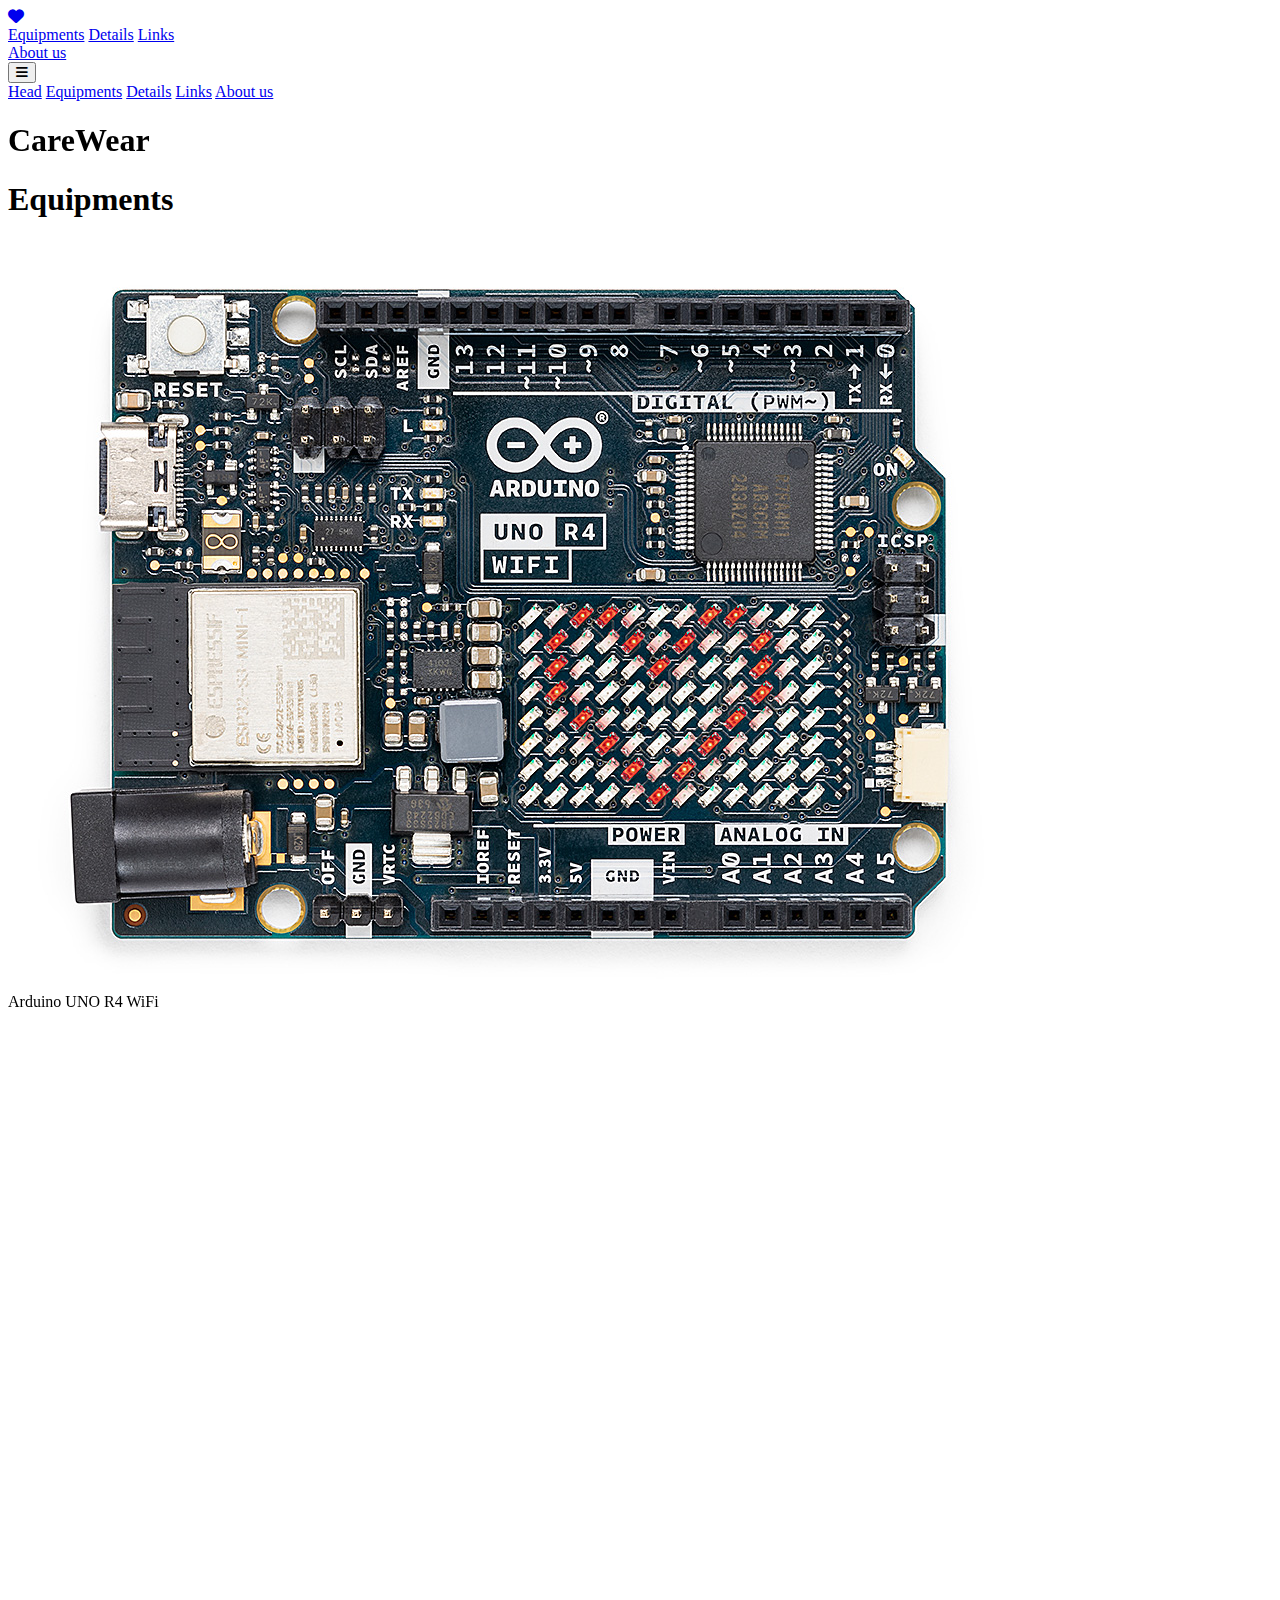
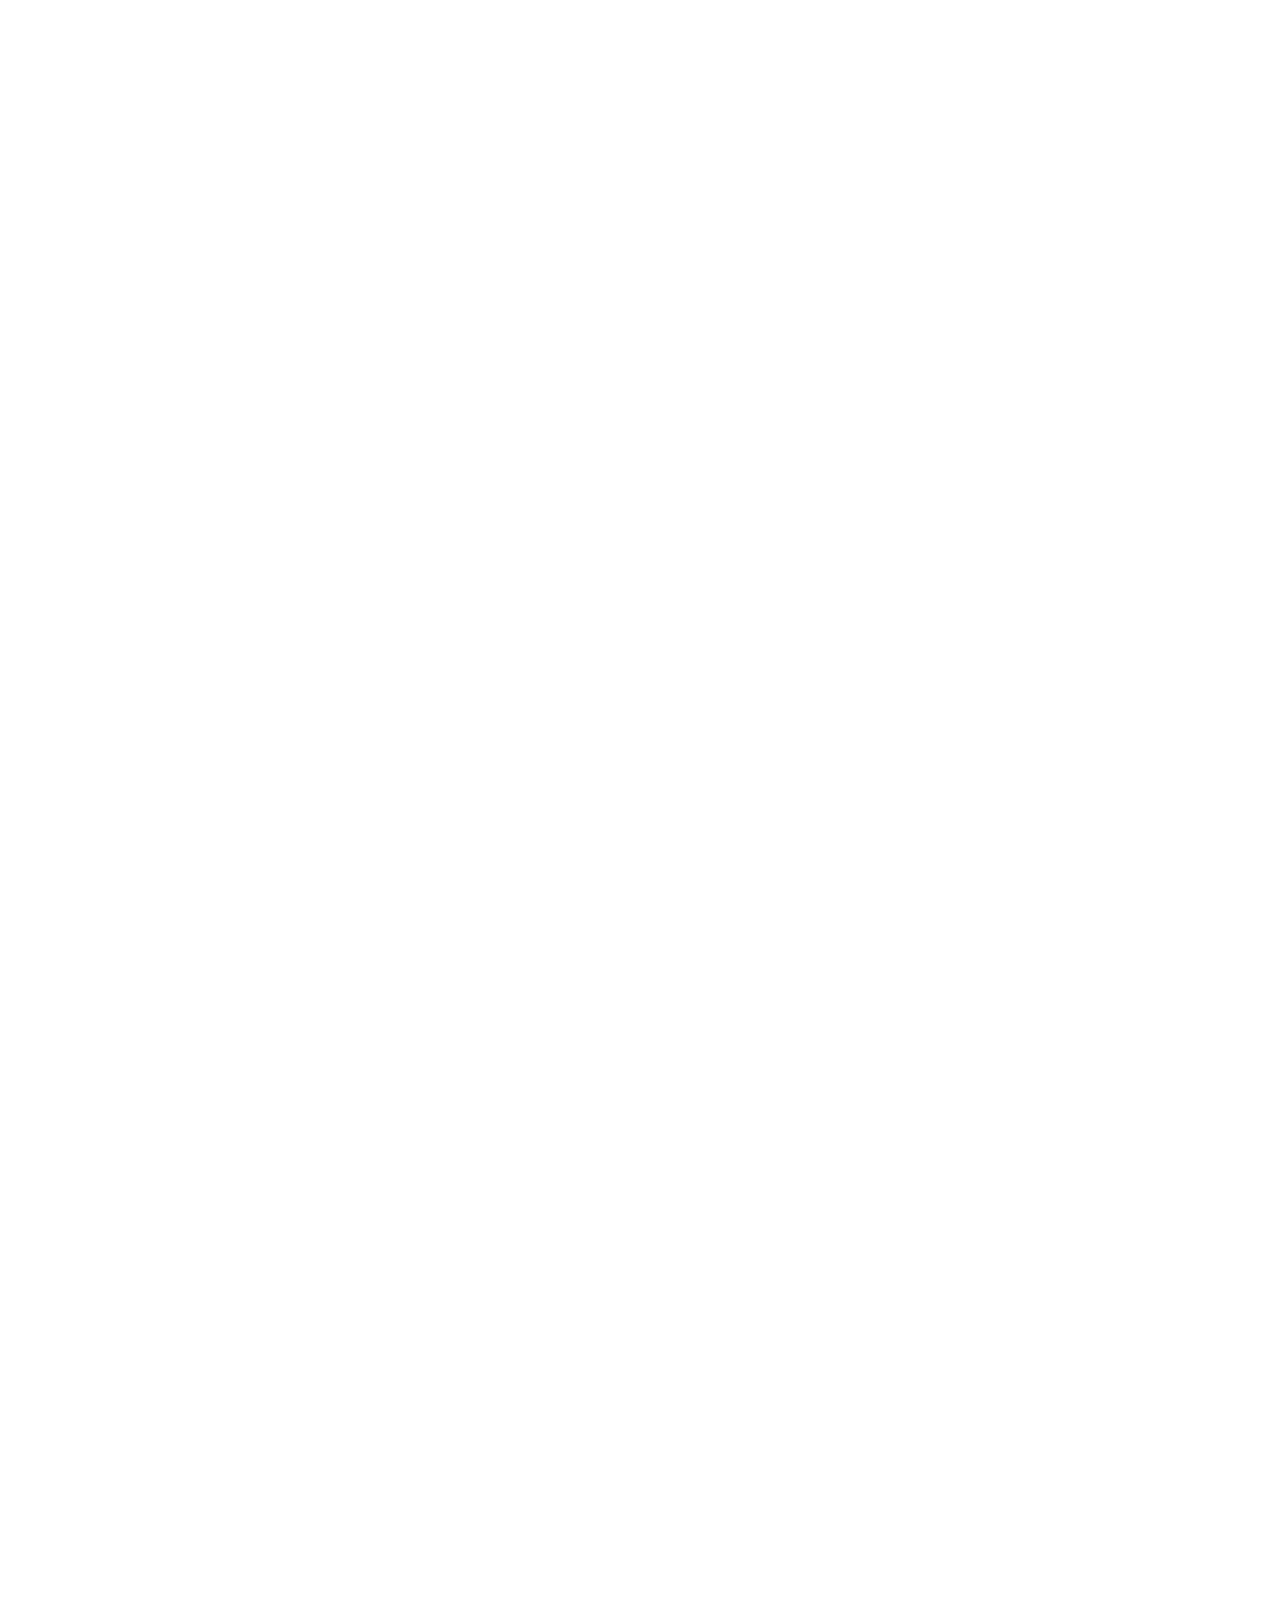
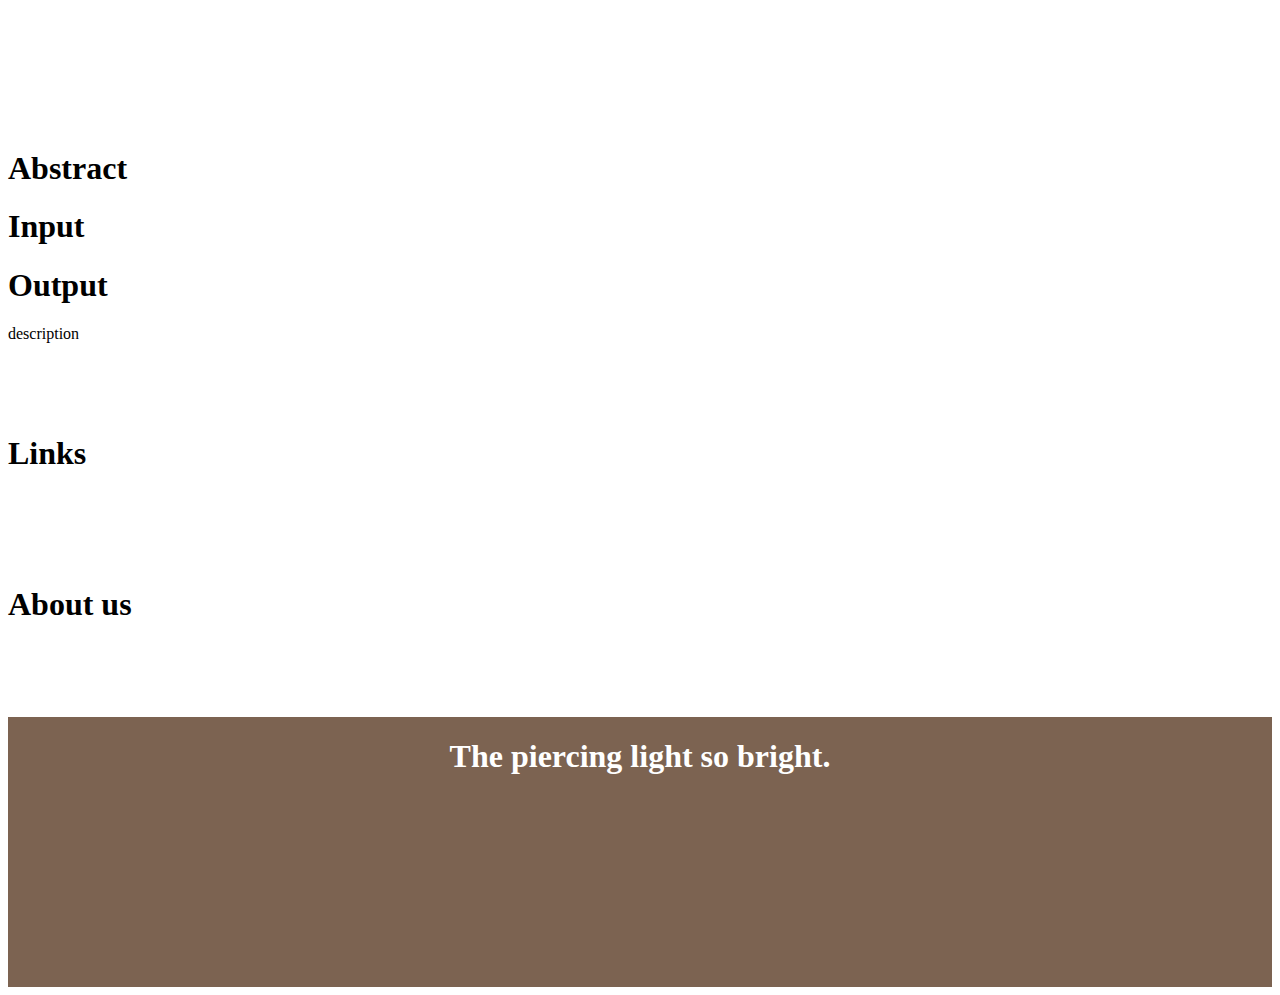
==== index.html @ 53166f6b "Rename project-info.html to index.html" ====
<!DOCTYPE html>
<html lang="en">
<head>
    <meta charset="UTF-8">
    <meta name="viewport" content="width=device-width, initial-scale=1.0">
    <link rel="stylesheet" href="https://cdnjs.cloudflare.com/ajax/libs/font-awesome/6.6.0/css/all.min.css">
    <link rel="stylesheet" href="project-style.css">
    <link href="https://unpkg.com/aos@2.3.1/dist/aos.css" rel="stylesheet">
    <link href="https://db.onlinewebfonts.com/c/b9b4e2e298a645a5868a6fa0c08bede3?family=Oduda+Bold" rel="stylesheet">
    <title>Project-CareWear</title>
</head>
<body>
    <main>
        <section class="nav-panel">
            <div class="bg-nav">
                <div class="heart">
                    <a href="#head" class="li-head"><i class="fa-solid fa-heart"></i></a>
                </div>
                <div class="middle">
                    <a href="#equipment" class="li-Equipment">Equipments</a>
                    <a href="#abstract" class="li-Abstract">Details</a>
                    <a href="#link" class="li-link">Links</a>
                </div>
                <a href="#about" class="li-About-us">About us</a>
                <div class="more">
                    <button class="nav-button" onclick="godtronNI()"><i class="fa-solid fa-bars"></i></button>
                    <div class="new-bg-nav">
                        <a href="#head" class="li-head">Head</a>
                        <a href="#equipment" class="li-Equipment">Equipments</a>
                        <a href="#abstract" class="li-Abstract">Details</a>
                        <a href="#link" class="li-link">Links</a>
                        <a href="#about" class="new-About-us">About us</a>
                    </div>
                </div>
            </div>
            <!-- <div class="new-nav">
                <button class="nav-button" onclick="godtronNI()"><i class="fa-solid fa-bars"></i></button>
                    <div class="new-bg-nav">
                        <a href="#head" class="li-head">Head</a>
                        <a href="#equipment" class="li-Equipment">Equipments</a>
                        <a href="#abstract" class="li-Abstract">Details</a>
                        <a href="#link" class="li-link">Links</a>
                        <a href="#about" class="li-About-us">About us</a>
                    </div>
                
            </div> -->
        </section>
        <section class="head" id="head">
            <div class="head-name" data-aos="fade-right"  data-aos-duration="2000">
                <h1>
                    CareWear
                </h1>
            </div>
            <div class="head-right">
                <div class="head-img" data-aos="fade-left"
                data-aos-anchor="#example-anchor"
                data-aos-offset="500"
                data-aos-duration="1000"></div>
            </div>
        </section>
        <section class="equipment" id="equipment" >
            <h1>Equipments</h1>
            <div class="item-list"  >
                <div class="big" data-aos="fade-up" data-aos-duration="1000">
                    <div class="top-e">
                        <img src="../img/arduino.jpg" alt="arduino">
                    </div>
                    <div class="bottom-e">Arduino UNO R4 WiFi</div>
                </div>
                <div class="big" data-aos="fade-up" data-aos-duration="1500">
                    <div class="top-e">
                        <img src="../img/Heart-Pulse.jpg" alt="arduino">
                    </div>
                    <div class="bottom-e">Pulsesensor XD-58C</div>
                </div>
                <div class="big" data-aos="fade-up" data-aos-duration="2000">
                    <div class="top-e">
                        <img src="../img/gy.jpg" alt="arduino">
                    </div>
                    <div class="bottom-e">MPU6050</div>
                </div>
                <div class="big" data-aos="fade-up" data-aos-duration="2500">
                    <div class="top-e">
                        <img src="../img/snp.png" alt="arduino">
                    </div>
                    <div class="bottom-e">SNP-00010</div>
                </div>
            </div>
        </section>
        <section class="abstract" id="abstract">
            <h1>Abstract</h1>
        </section>
        <section class="Input" id="input">
            <h1>Input</h1>
            <div class="box">
            </div>
        </section>
        <section class="Output" id="output">
            <h1>Output</h1>
            <p>description</p>
            <div class="output-list">
                <div class="big" data-aos="fade-up" data-aos-duration="1000">item1</div>
                <div class="big" data-aos="fade-up" data-aos-duration="2000">item2</div>
                <div class="big" data-aos="fade-up" data-aos-duration="3000">item3</div>
            </div>
        </section>
        <section class="link" id="link">
            <h1>Links</h1>
            <div class="link-list">
                <div class="big" data-aos="fade-up" data-aos-duration="1000">video presentation</div>
                <div class="big" data-aos="fade-up" data-aos-duration="1000">project website</div>
                <div class="big" data-aos="fade-up" data-aos-duration="2000">source code</div>
                <div class="big" data-aos="fade-up" data-aos-duration="2000">project poster</div>
            </div>
        </section>
        <section class="About-us" id="about">
            <h1>About us</h1>
            <div class="us-list">
                <div class="big" data-aos="fade-up" data-aos-duration="1000">best</div>
                <div class="big" data-aos="fade-up" data-aos-duration="1000">krit</div>
                <div class="big" data-aos="fade-up" data-aos-duration="1000">tae</div>
                <div class="big" data-aos="fade-up" data-aos-duration="1000">kim</div>
            </div>
        </section>
    </main>
    <footer style="background-color: #7C6351; height: 30vh; display: flex; width: 100%; flex-direction: column;">
        <h1 style="color: white; text-align: center; justify-content: center; align-items: center; width: 100%; height: 100%;">The piercing light so bright.</h1>
    </footer>
</body>
<script src="https://unpkg.com/aos@2.3.1/dist/aos.js"></script>
<script>
    AOS.init();
function godtronNI() {
            const navPanel = document.querySelector('.new-bg-nav');
            navPanel.classList.toggle('open');
        }
</script>
</html>
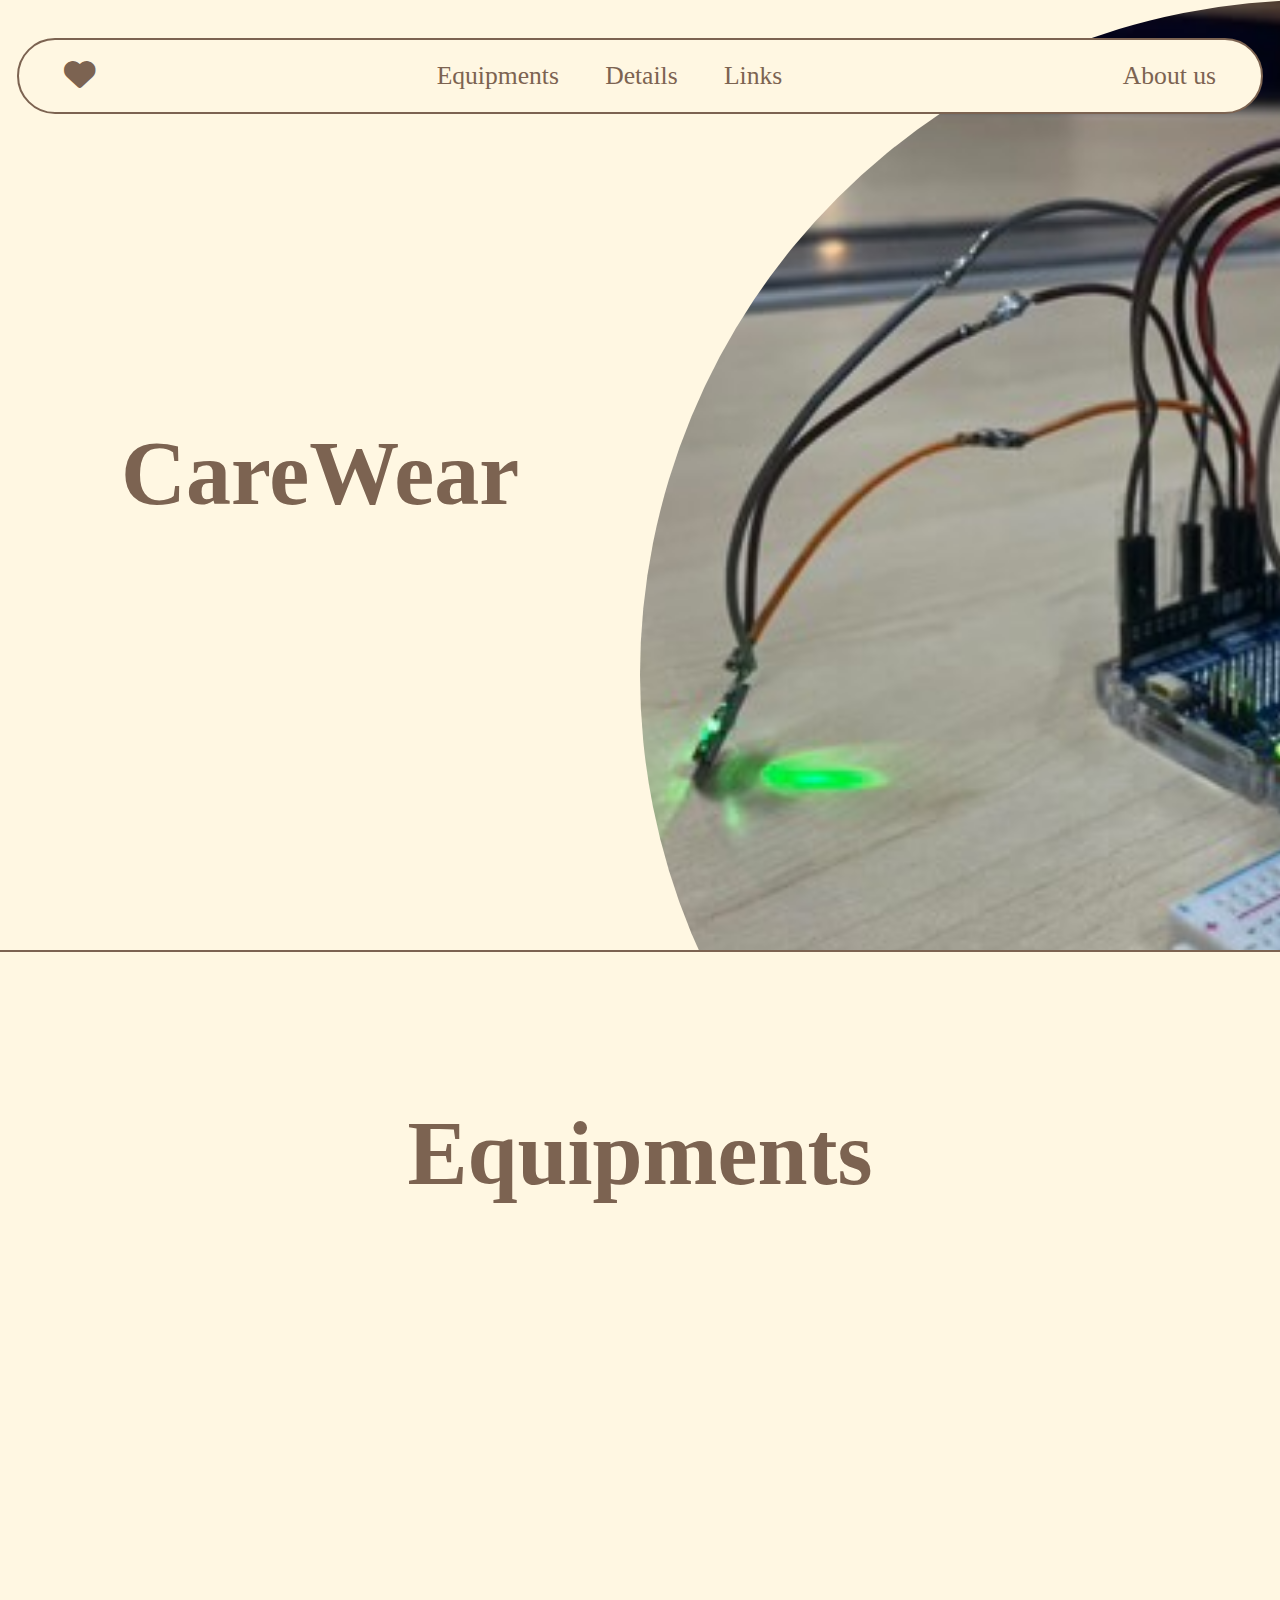
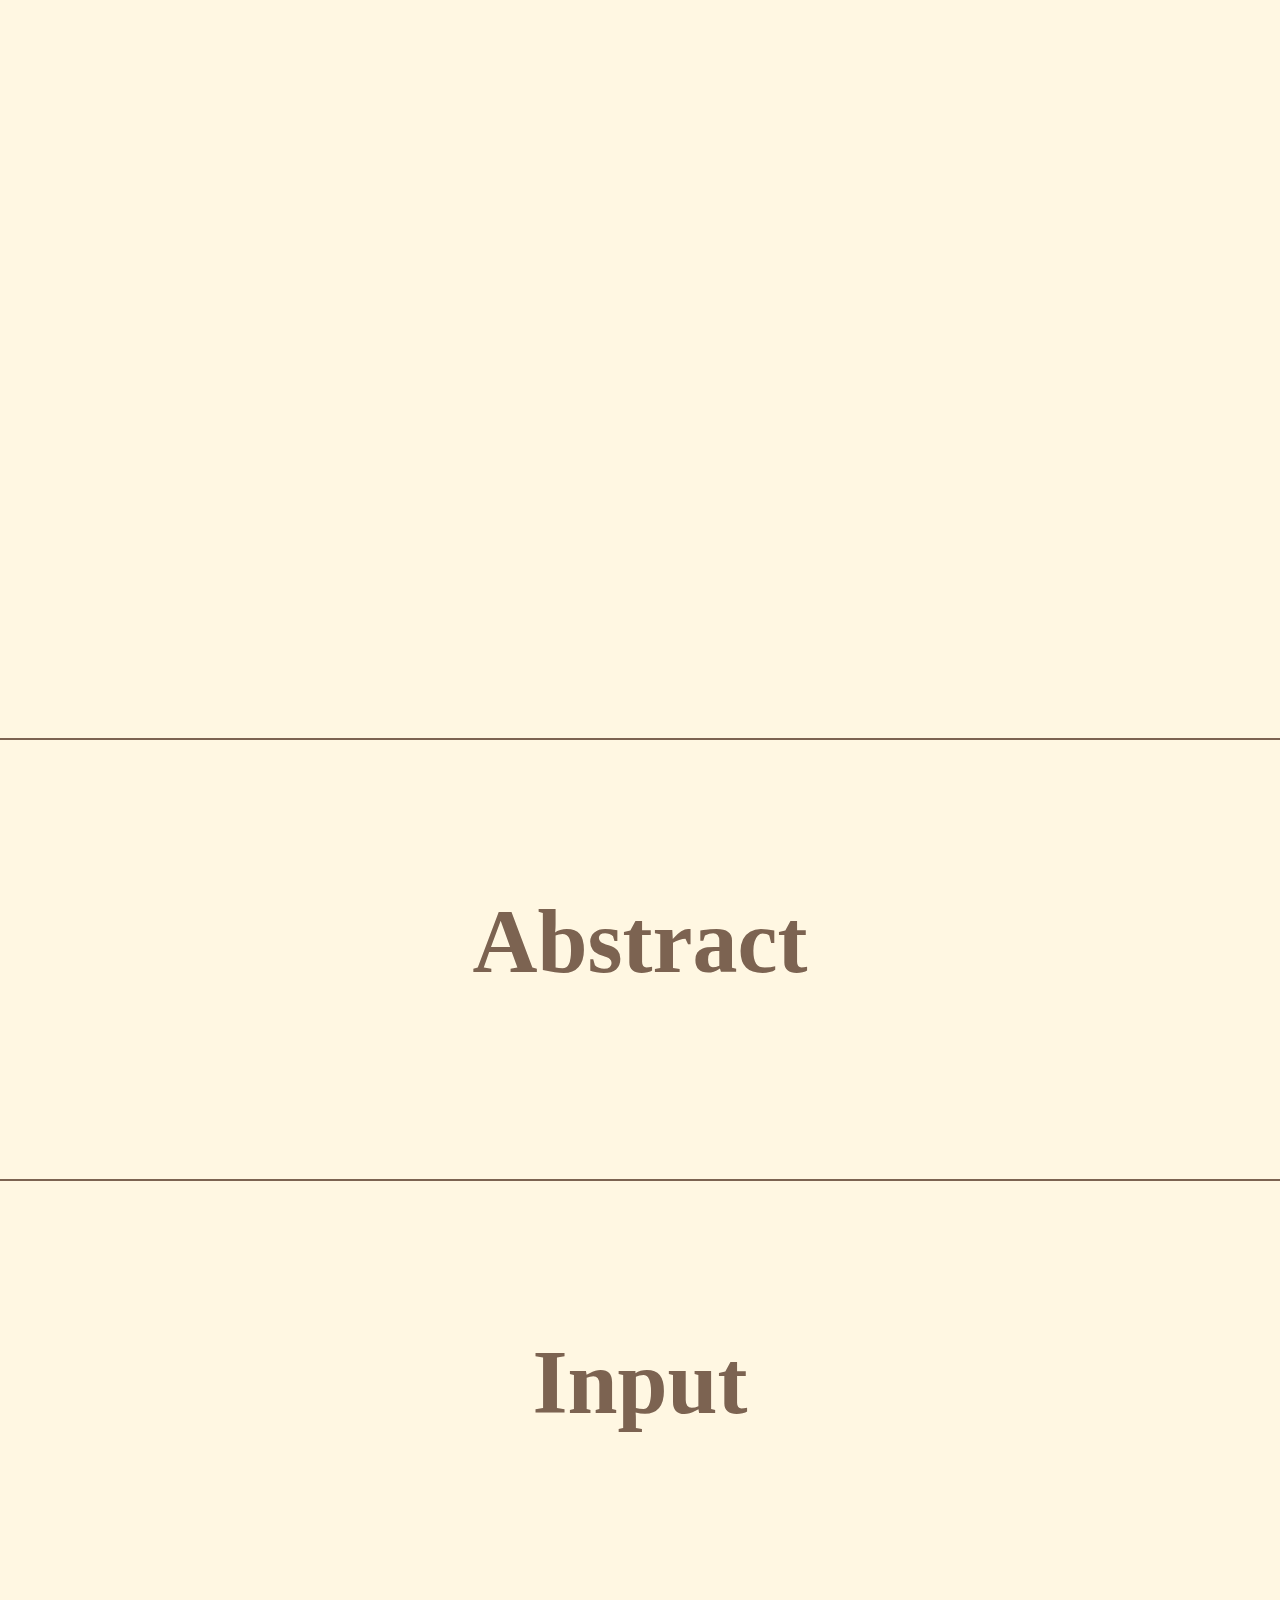
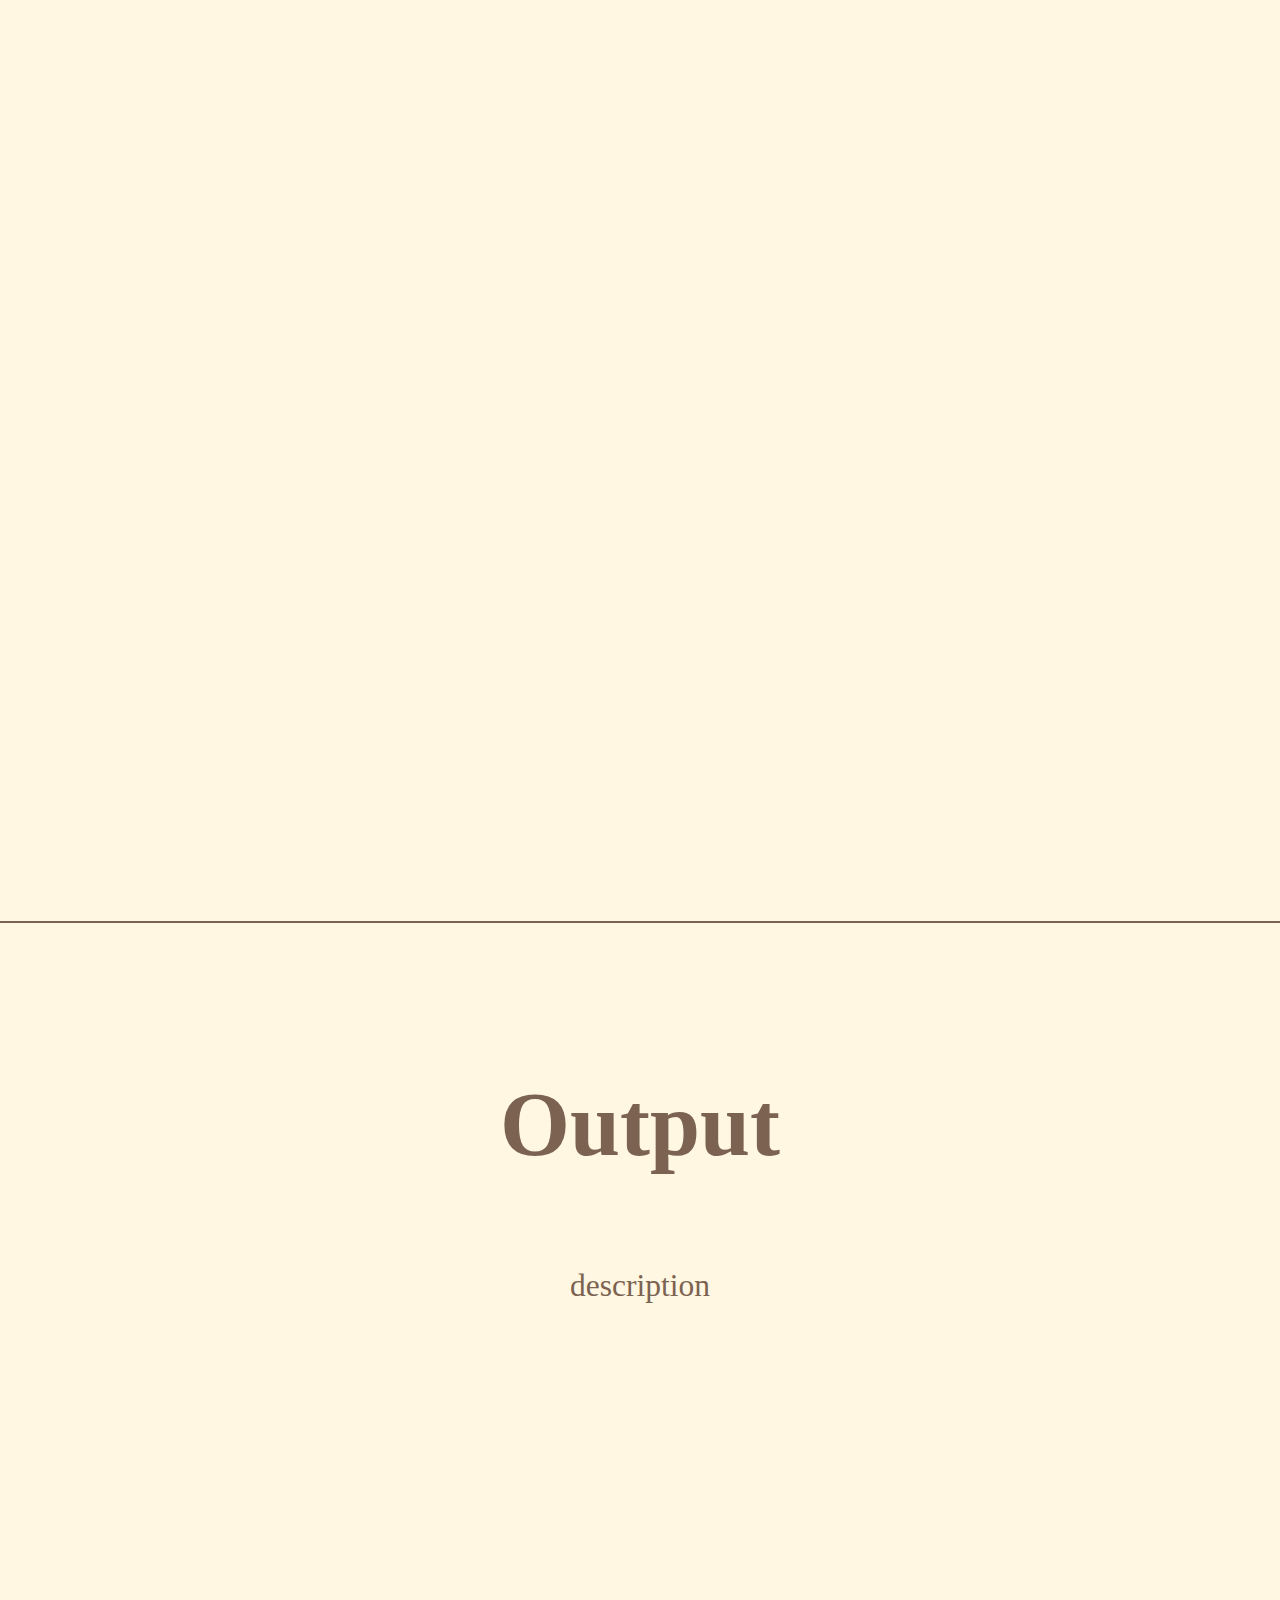
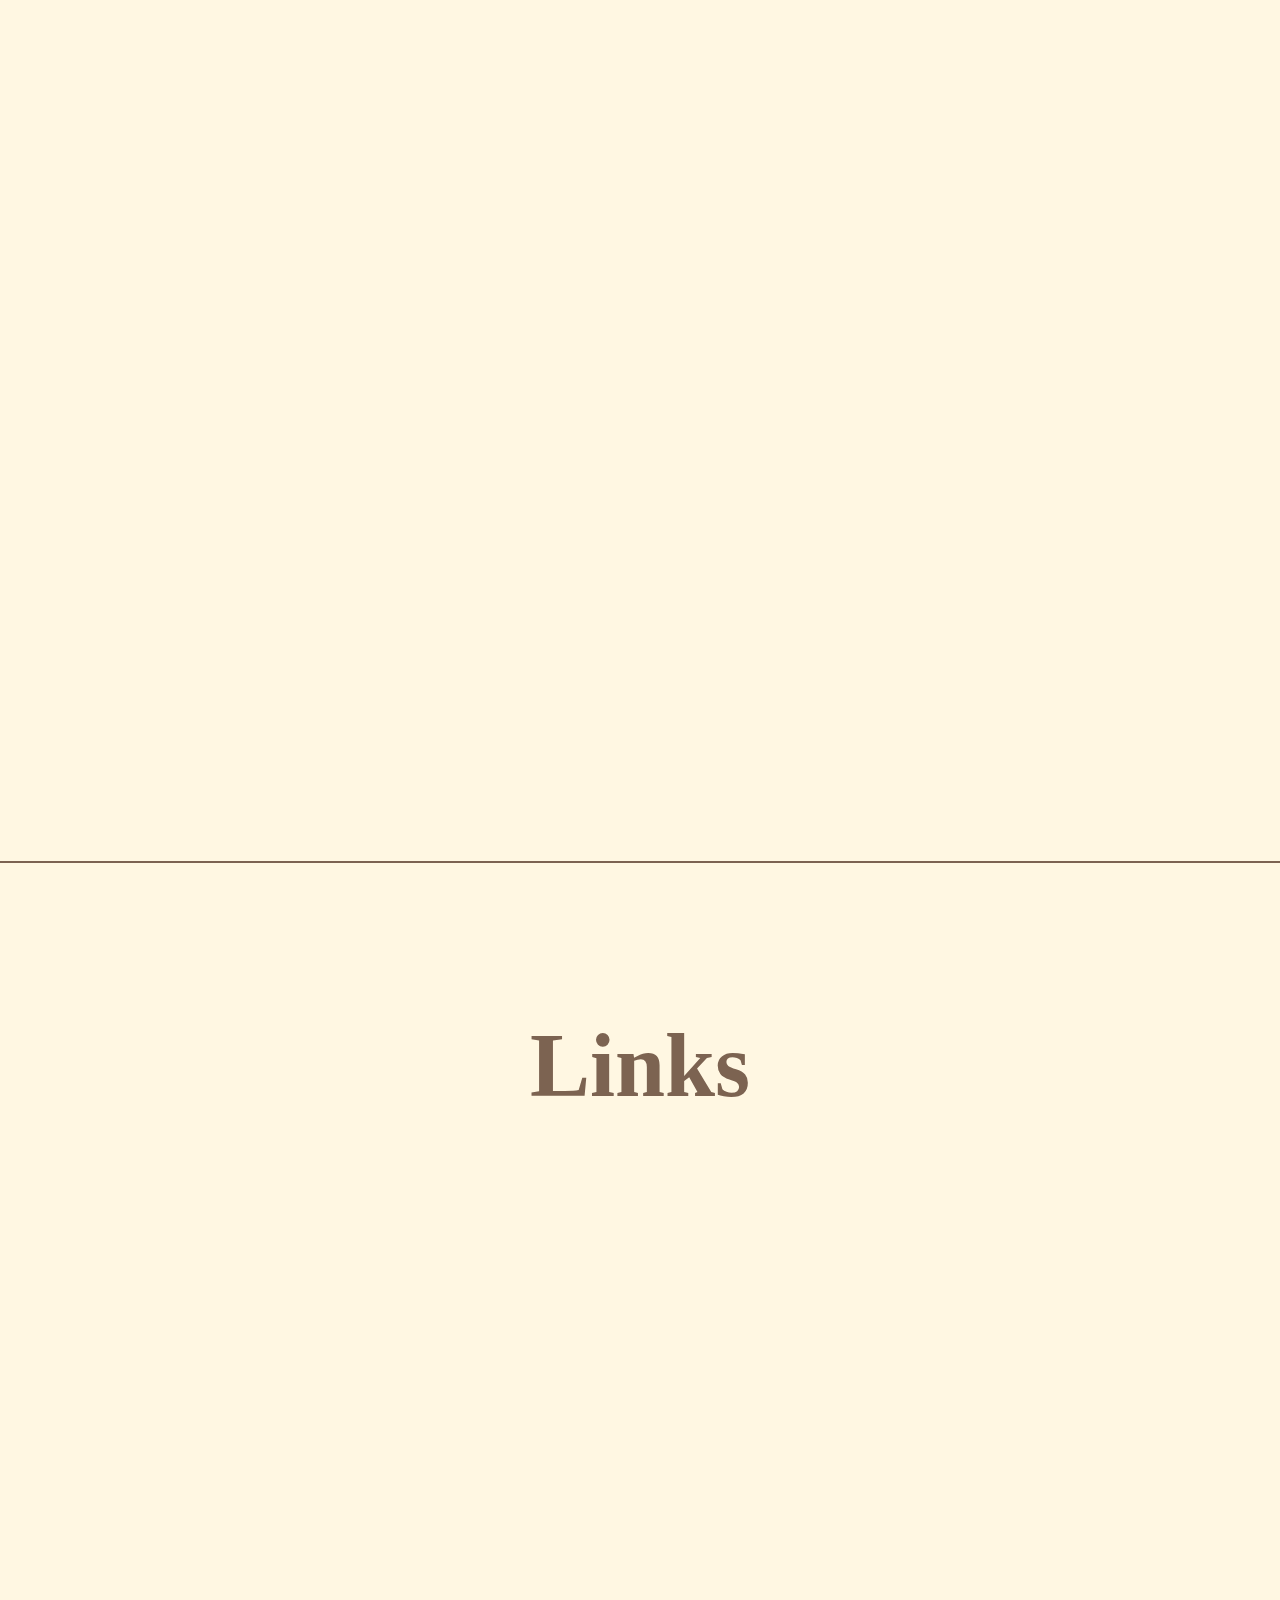
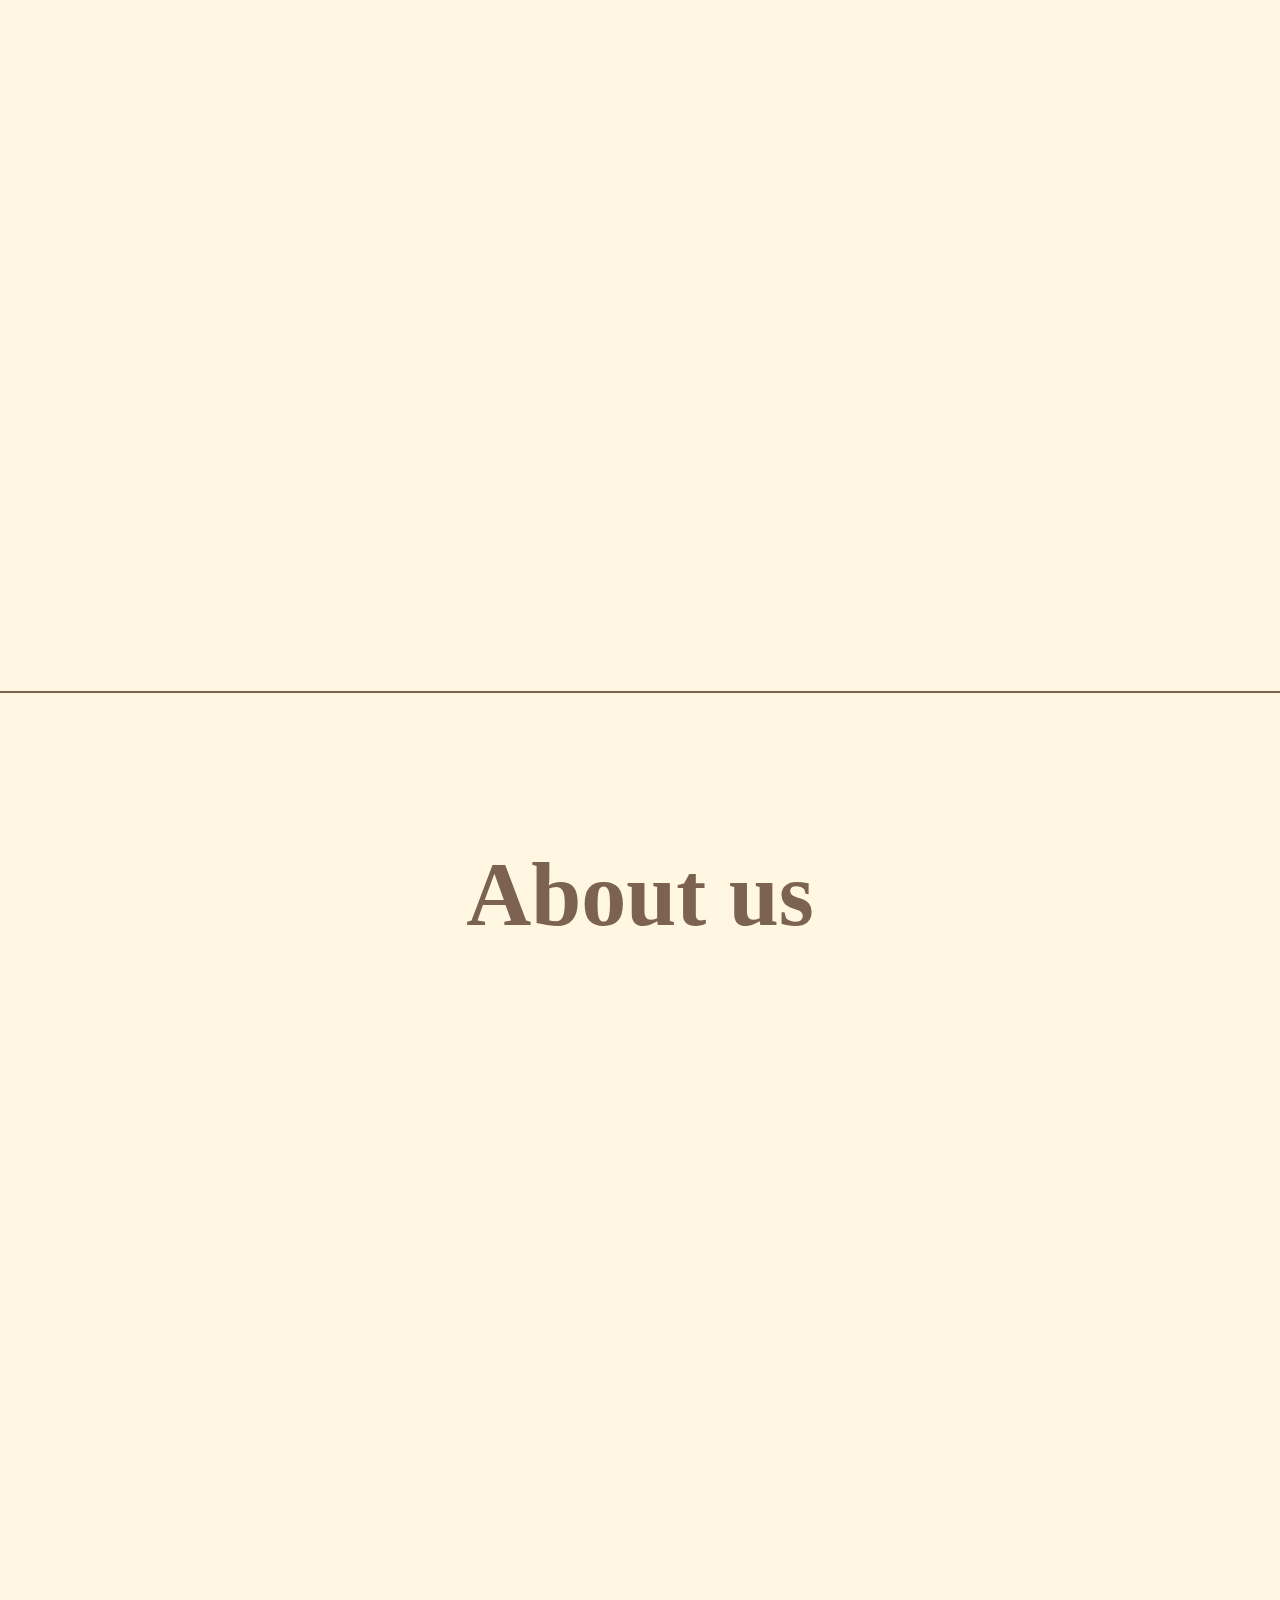
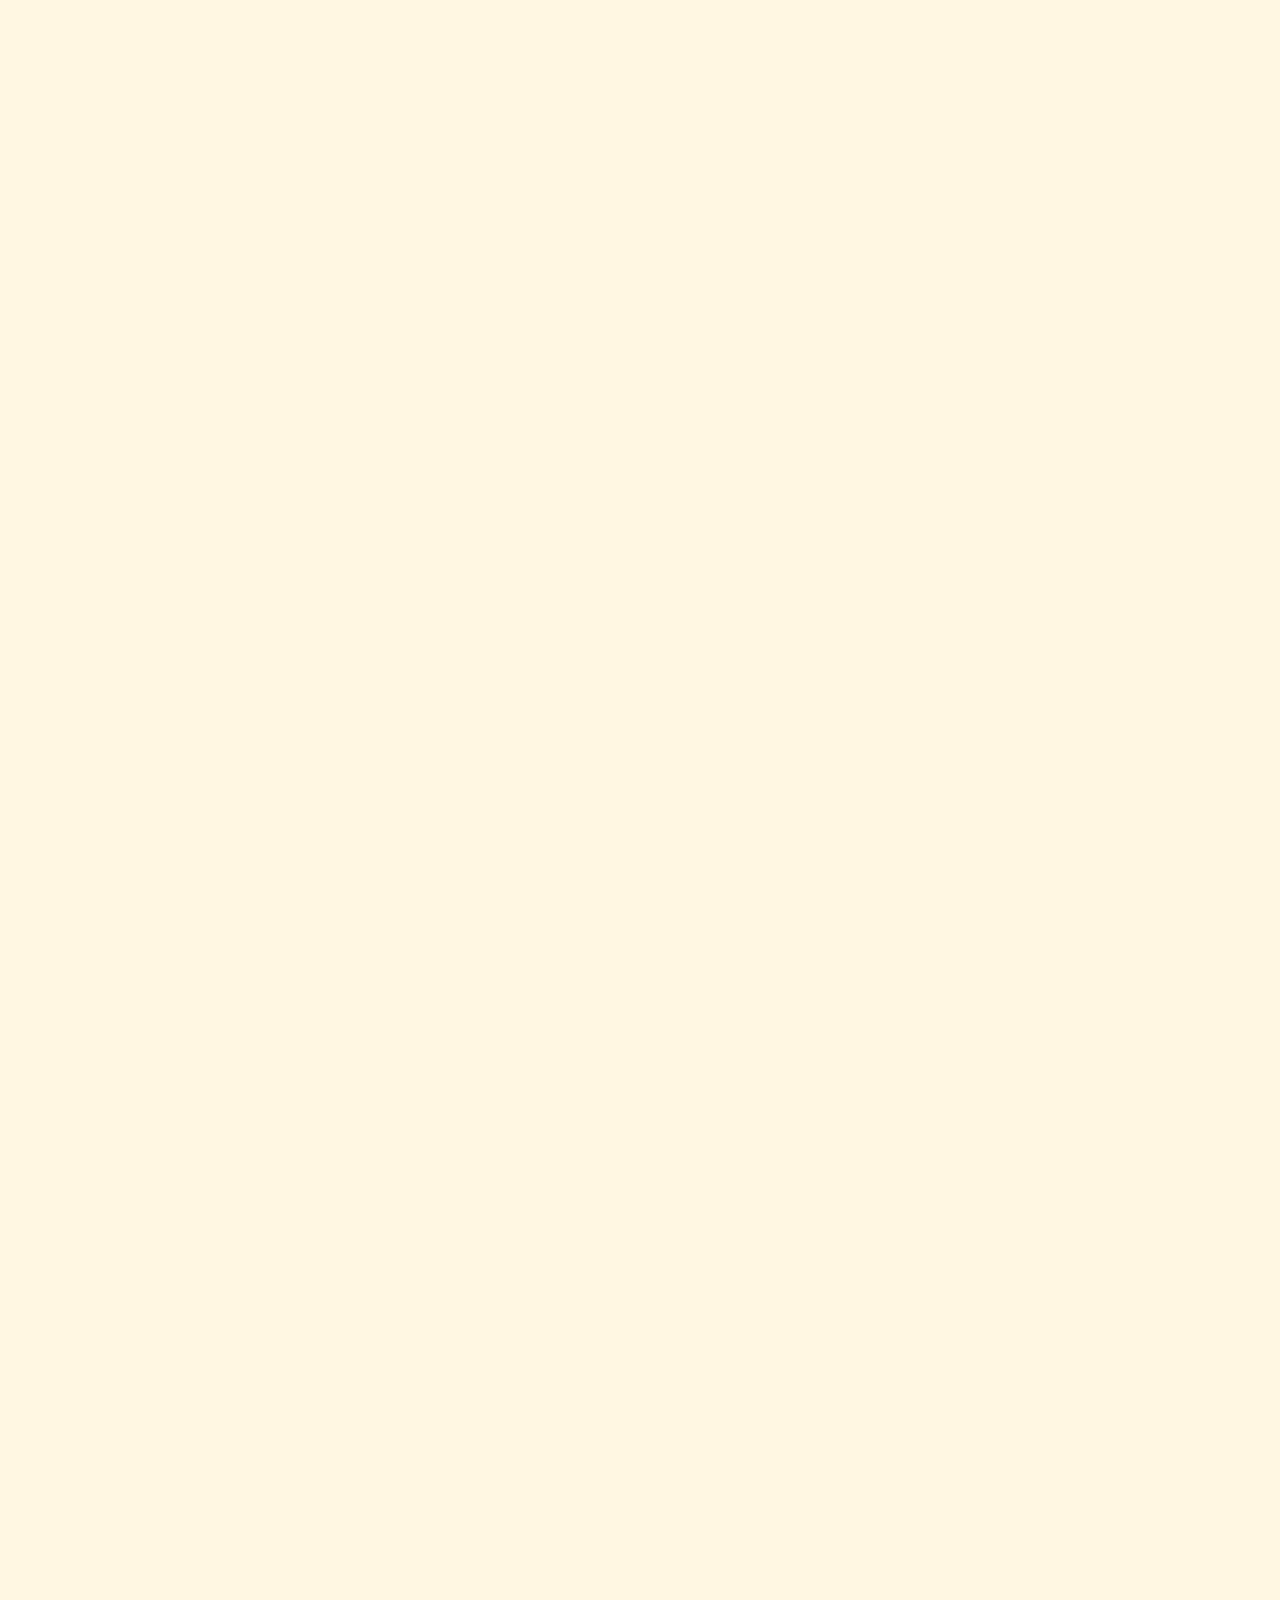
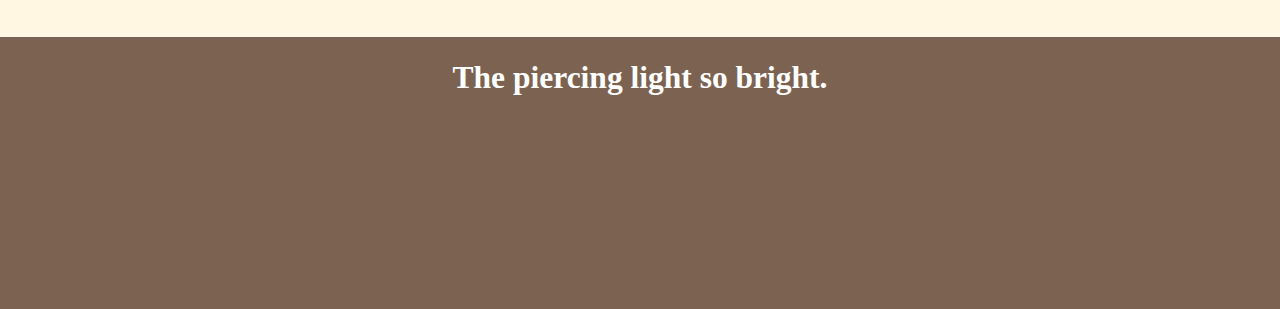
==== commit 2e247abf: "Update index.html" ====
--- a/index.html
+++ b/index.html
@@ -9,6 +9,450 @@
     <link href="https://db.onlinewebfonts.com/c/b9b4e2e298a645a5868a6fa0c08bede3?family=Oduda+Bold" rel="stylesheet">
     <title>Project-CareWear</title>
 </head>
+    <style>
+        *{
+    font-family: "Oduda Bold";
+    font-size: 3.5vh;
+    color: #7C6351;
+    scroll-behavior: smooth;
+}
+body{
+    margin: 0;
+    display: flex;
+    flex-direction: column;
+    height: auto;
+    background-color: #FFF7E2;
+}
+main{
+    height: 100%;
+    overflow-x: hidden;
+    overflow-y: hidden;
+    
+}
+.nav-panel{
+    display: flex;
+    /* padding: 5vh; */
+    height: 8vh;
+    width: 100%;
+    position: fixed;
+    top: 40px;
+    z-index: 1000;
+    justify-content: center;
+    align-items: center;
+}
+.new-nav-panel{
+    display: flex;
+    /* padding: 5vh; */
+    height: 8vh;
+    width: 100%;
+    position: fixed;
+    top: 40px;
+    z-index: 1000;
+    justify-content: center;
+    align-items: center;
+}
+.bg-nav{
+    width: 90%;
+    display: flex;
+    align-items: center;
+    background-color: #FFF7E2;
+    height: 100%;
+    border-radius: 50px;
+    border: solid #7C6351 2px;
+    gap: 6%;
+    padding-left: 5vh;
+    padding-right: 5vh;
+    justify-content: space-between;
+}
+.bg-nav a{
+    font-size: 2vw;
+    text-decoration: none;
+    color: #7C6351;
+    transition: ease-in-out 0.15s;
+    cursor: pointer;
+}
+.bg-nav a:hover{
+    color: #ff85bc;
+}
+.bg-nav a.li-head{
+    margin-bottom: 0.5vh;
+}
+.bg-nav i{
+    transition: ease-in-out 0.15s;
+}
+.bg-nav i:hover{
+    color: #ff85bc;
+}
+.new-nav{
+    width: 95%;
+    color: #7C6351;
+    font-size: 1.5rem;
+    cursor: pointer;
+    position: relative;
+    z-index: 1000;
+    justify-content: end;
+    display: none;
+}
+.more{
+    display: none;
+}
+.nav-button{
+    width: 7vh;
+    height: 7vh;
+    background: none;
+    border: none;
+}
+.new-nav i{
+    cursor: pointer;
+}
+.new-bg-nav{
+    border: solid #7C6351 2px;
+    padding: 2vh;
+    gap: 5px;
+    flex-direction: column;
+    position: absolute;
+    display: none;
+    top: 8vh;
+    left: -7vh;
+    border-radius: 25px;
+    background-color: #FFF7E2;
+    z-index: -1;
+}
+.new-bg-nav a{
+    text-align: center;
+    font-size: 3vh;
+    text-decoration: none;
+    color: #7C6351;
+    transition: ease-in-out 0.15s;
+    cursor: pointer;
+}
+.new-bg-nav.open{
+    max-height: 300px;
+    display: flex;
+}
+.head, .abstract, .equipment,.Input,.Output,.link,.About-us{
+    border-bottom: solid #7C6351 2px;
+}
+.abstract ,.equipment,.Input,.Output,.link,.About-us{
+    padding-bottom: 14vh;
+    padding-top: 10vh;
+}
+.head{
+    padding-bottom: 50px;
+    width: 100%;
+    height: 100vh;
+    display: flex;
+    /* background-color: #FFD7E9; */
+    flex-direction: row;
+    justify-content: flex-start;
+    align-items: center;
+    overflow: hidden;
+}
+.middle{
+    display: flex;
+    justify-content: space-between;
+    width: 30%;
+}
+.frame{
+    width: 100vw;
+    height: 110vh;
+    position: absolute;
+    top: -7vh;
+    left: 0;
+}
+.head-name h1{
+    margin-top: 12vh;
+    color: #7C6351;
+    font-size: 10vh;
+    text-align: center;
+    /* margin: 0; */
+}
+.head-right{
+    width: 50%;
+    height: 100%;
+}
+.head-name{
+    width: 50%;
+}
+.head-img{
+    border-radius: 50%;
+    background-image: url("../img/first.jpg");
+    background-size: cover;
+    background-repeat: no-repeat;
+    background-position: center;
+    width: 150vh;
+    height: 150vh;
+}
+.abstract{
+    text-align: center;
+    height: auto;
+}
+.abstract h1{
+    font-size: 10vh;
+    /* margin: 0; */
+}
+.equipment{
+    display: flex;
+    background-size: cover;
+    background-repeat: no-repeat;
+    flex-direction: column;
+    height: auto;
+    padding-bottom: 8vh;
+}
+.equipment h1{
+    font-size: 10vh;
+    /* margin: 0; */
+    text-align: center;
+}
+.item-list{
+    flex-wrap: wrap;
+    display: flex;
+    flex-direction: row;
+    height: 100%;
+    justify-content: center;
+    gap: 20px;
+    padding-left: 7vh;
+    padding-right: 7vh;
+}
+.big{
+    border-radius: 30px;
+    border: solid #7C6351 2px;
+    background-color: white;
+    width: 35vh;
+    height: 50vh;
+    padding: 2vh;
+}
+.top-e{
+    width: 100%;
+    height: 90%;
+    align-content: center;
+    text-align: center;
+}
+.top-e img{
+    width: 90%;
+}
+.bottom-e{
+    width: 100%;
+    height: 10%;
+    text-align: center;
+}
+.Input{
+    height: auto;
+    border-bottom: solid #7C6351 2px;
+}
+.Input h1{
+    /* margin: 0; */
+    font-size: 10vh;
+    text-align: center;
+}
+.Input .box{
+    height: 100vh;
+}
+.Input-deco{
+    left: 0.5vh;
+    width: 100vw;
+    height: 100vh;
+    position: absolute;
+
+}
+.Connect{
+    margin-top: 50vh;
+    height: 120vh;
+}
+.Connect h1{
+    /* margin: 0; */
+    font-size: 10vh;
+    text-align: center;
+}
+.Connect .box{
+    background-color: #FFD7E9;
+    height: 90vh;
+}
+.Output{
+    /* padding-top: 20vh; */
+    display: flex;
+    background-size: cover;
+    background-repeat: no-repeat;
+    flex-direction: column;
+    height: auto;
+}
+.Output h1{
+    /* margin: 0; */
+    font-size: 10vh;
+    text-align: center;
+}
+.Output p{
+    text-align: center;
+}
+.output-list{
+    flex-wrap: wrap;
+    display: flex;
+    flex-direction: row;
+    height: 100%;
+    justify-content: center;
+    gap: 20px;
+    padding-left: 10vh;
+    padding-right: 10vh;
+}
+.output-list div{
+    border-radius: 30px;
+    background-color: white;
+    width: 50vh;
+    height: 50vh;
+}
+.link{
+    display: flex;
+    flex-direction: column;
+    height: auto;
+    /* gap: 4vh; */
+    align-items: center;
+    justify-content: center;
+}
+.link h1{
+    /* margin: 0; */
+    font-size: 10vh;
+}
+.link-list{
+    flex-wrap: wrap;
+    gap: 4vh;
+    width: 90%;
+    display: flex;
+    flex-direction: row;
+    height: 100%;
+    justify-content: center;
+    padding-left: 10vh;
+    padding-right: 10vh;
+}
+.link-list div{
+    display: flex;
+    flex-direction: row;
+    border-radius: 30px;
+    background-color: white;
+    width: 70vh;
+    height: 20vh;
+}
+.link-down{
+    flex-wrap: wrap;
+    height: 100%;
+    gap: 4vh;
+    display: flex;
+    flex-direction: row;
+    justify-content: center;
+}
+.link-down div{
+    display: flex;
+    flex-direction: row;
+    border-radius: 30px;
+    background-color: white;
+    width: 60vh;
+    height: 20vh;
+}
+
+.About-us{
+    /* padding-top: 20vh; */
+    gap: 4vh;
+    display: flex;
+    flex-direction: column;
+    width: 100%;
+    height: auto;
+    align-items: center;
+}
+.About-us h1{
+    font-size: 10vh;
+}
+.us-list{
+    flex-wrap: wrap;
+    gap: 4vh;
+    display: flex;
+    flex-direction: row;
+    width: 90%;
+    justify-content: center;
+    padding-left: 10vh;
+    padding-right: 10vh;
+}
+.us-list div{
+    display: flex;
+    flex-direction: row;
+    border-radius: 30px;
+    background-color: white;
+    width: 70vh;
+    height: 50vh;
+}
+
+@media (max-width: 1000px){
+    .link{
+        height: auto;
+        width: 100%;
+    }
+    .link-up{
+        flex-direction: column;
+        align-items: center;
+    }
+    .link-down{
+        flex-direction: column;
+        align-items: center;
+    }
+    .link-up div{
+        margin: 2vh;
+        width: 90%;
+    }
+    .link-down div{
+        width: 90%;
+        margin: 2vh;
+    }
+    .About-us-box{
+        flex-direction: column;
+    }
+    .About-us-box div{
+        width: 100%;
+    }
+    .nav-panel{
+        height: 6vh;
+        width: 100%;
+        top: 20px;
+        position: fix;
+    }
+    .bg-nav{
+        width: 70%;
+    }
+    .middle{
+        display: none;
+    }
+    .bg-nav a.li-About-us{
+        display: none;
+    }
+    .more{
+        display: block;
+        position: relative;
+    }
+    .head{
+        flex-direction: column;
+        width: 100%;
+        padding-bottom: 0;
+    }
+    .head-name{
+        display: flex;
+        justify-content: center;
+    }
+    .head-right{
+        position: relative;
+        width: 100%;
+        background-image: url("../img/chi.jpg");
+    background-size: cover;
+    background-repeat: no-repeat;
+    background-position: center;
+    }
+    .head-img{
+        display: none;
+    }
+    /* .bg-nav{
+        display: none;
+    } */
+    /* .new-nav{
+        display:block;
+    } */
+}
+    </style>
 <body>
     <main>
         <section class="nav-panel">
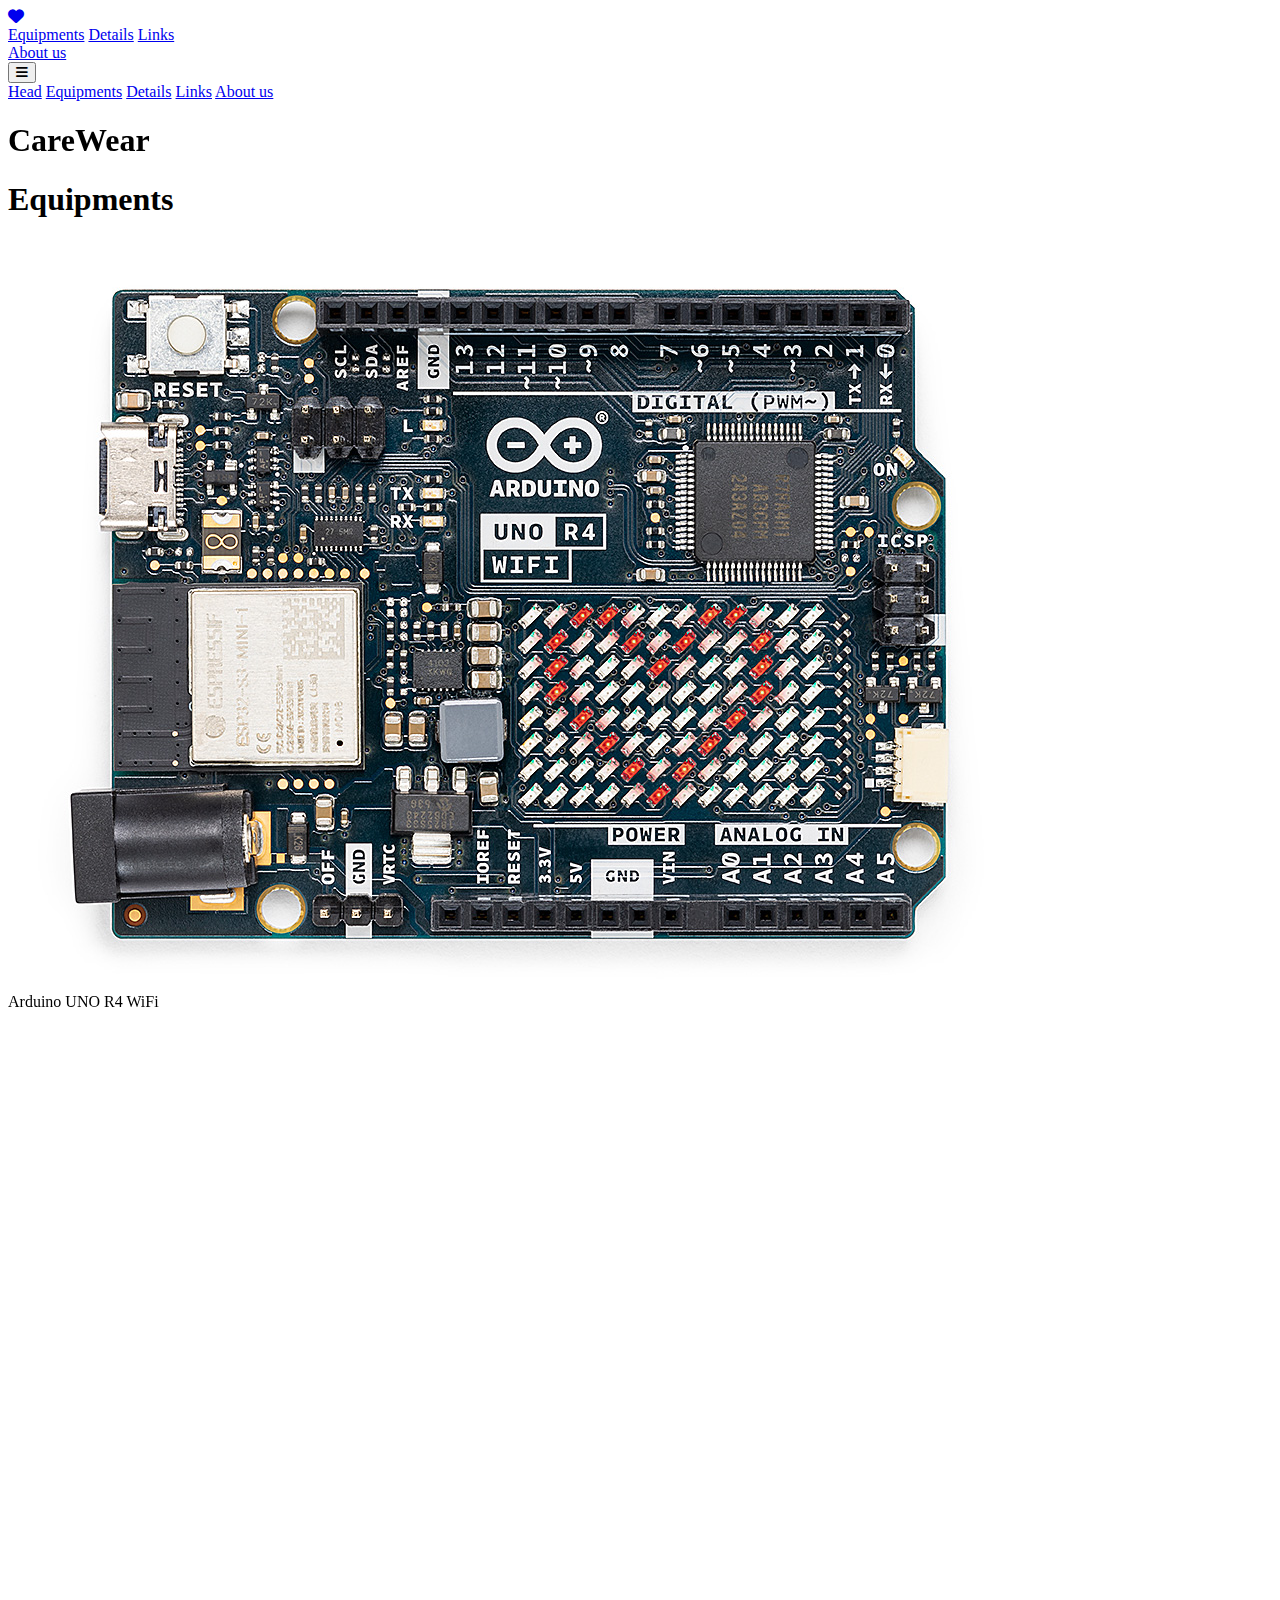
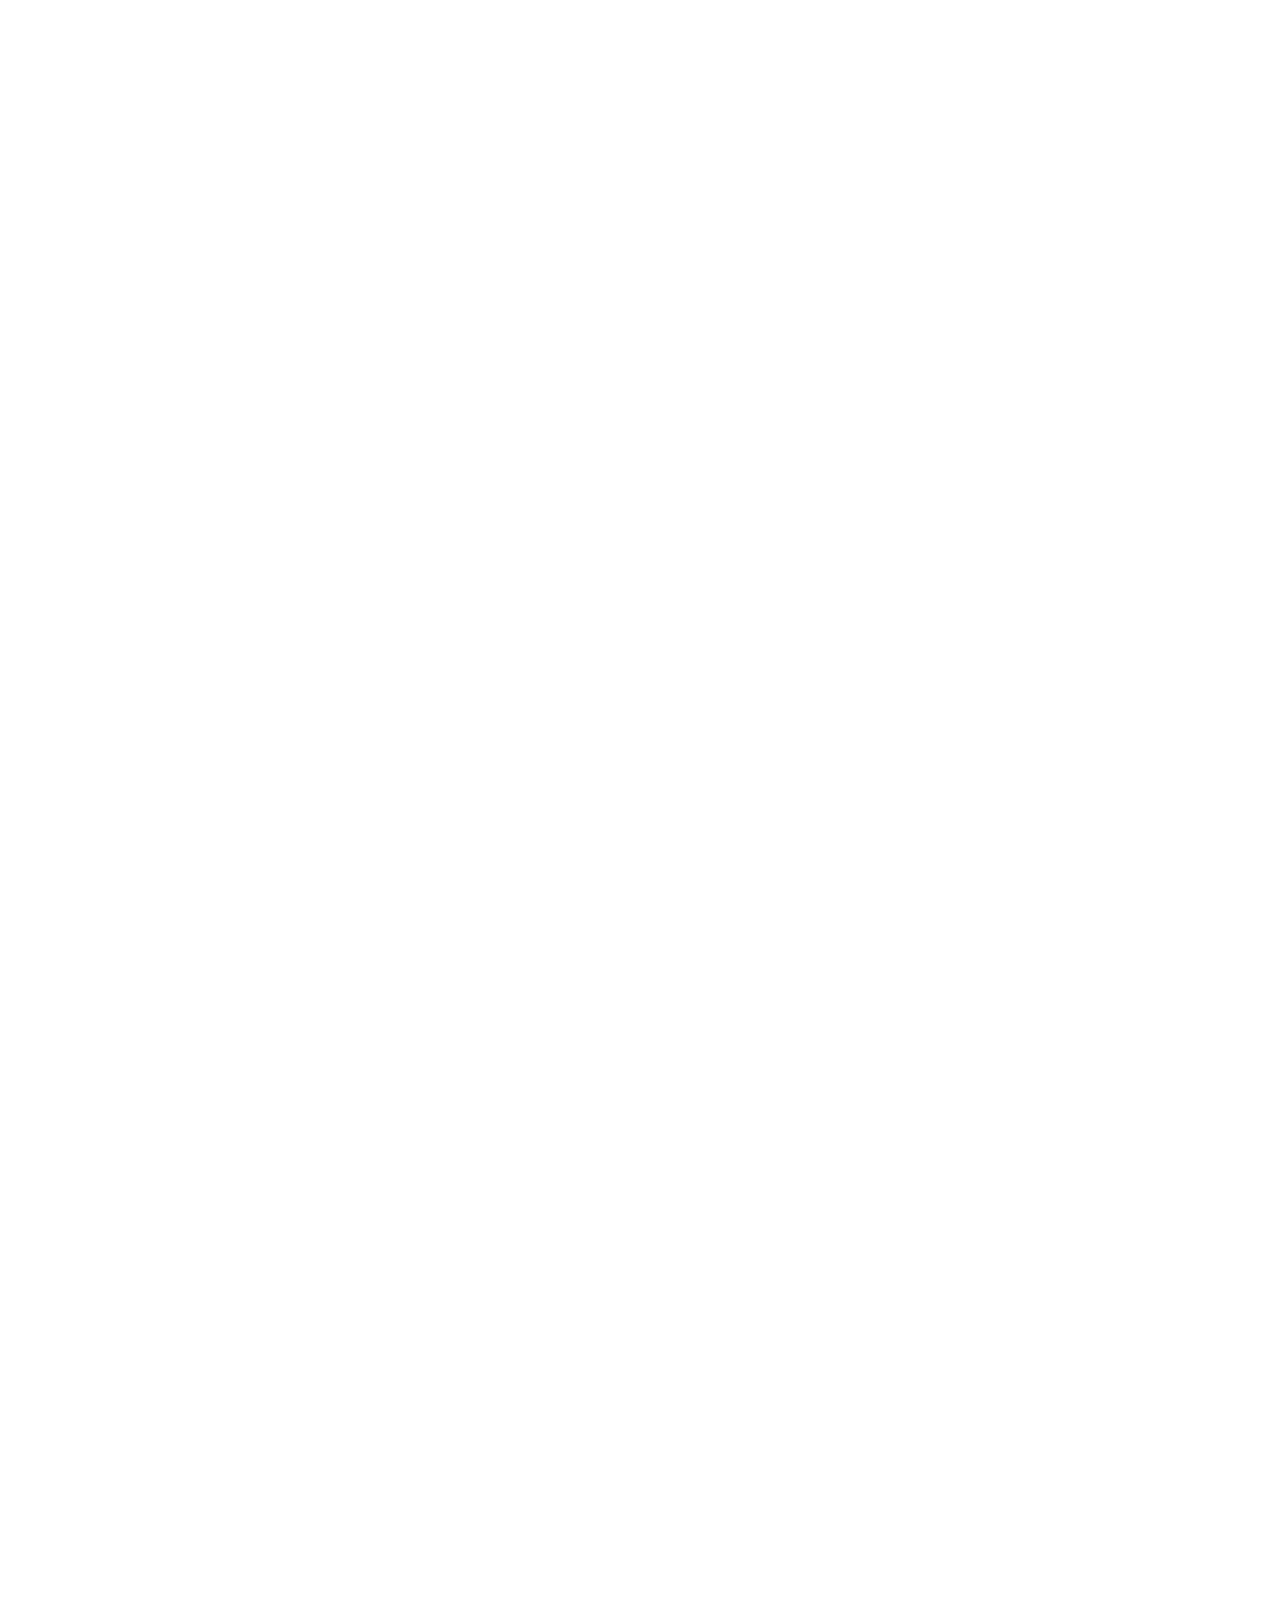
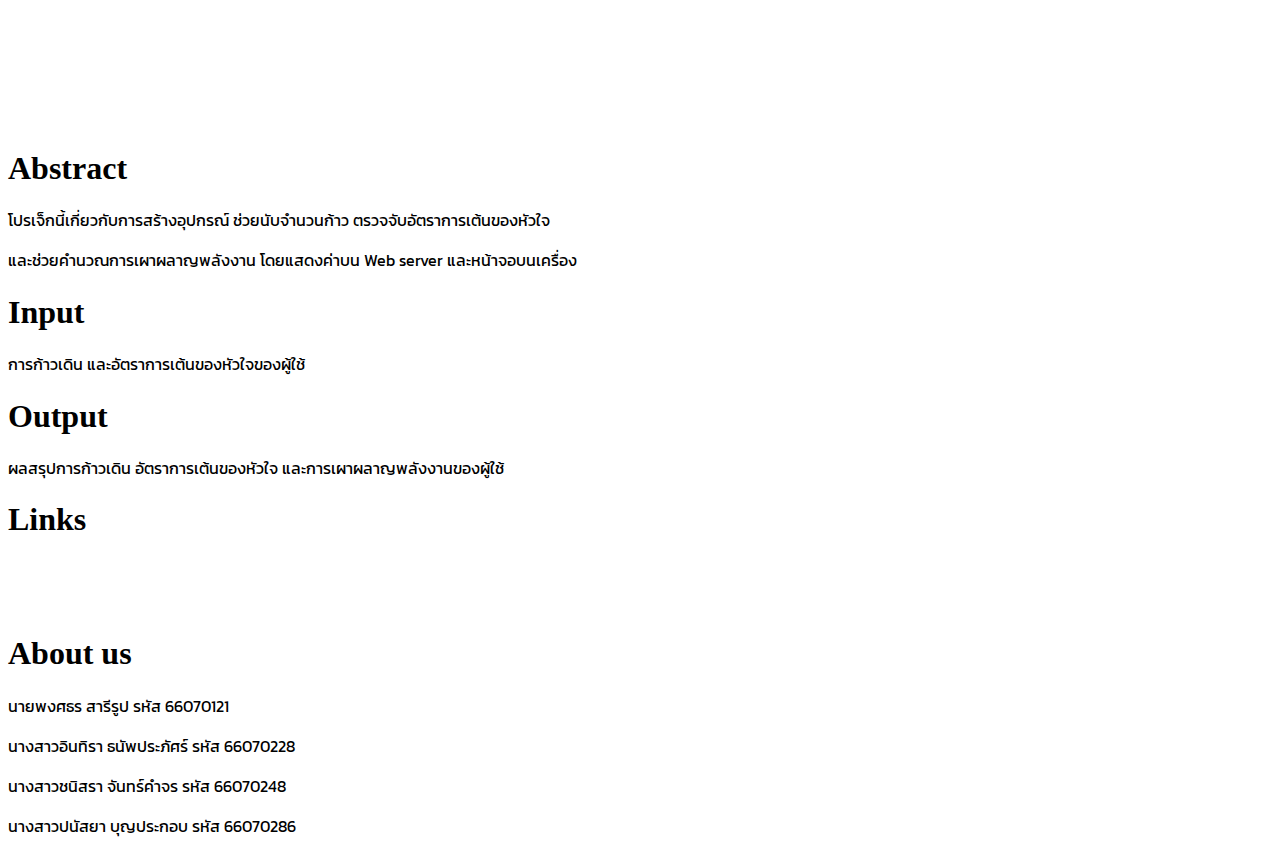
==== commit 8d63e4d3: "Update index.html" ====
--- a/index.html
+++ b/index.html
@@ -7,452 +7,9 @@
     <link rel="stylesheet" href="project-style.css">
     <link href="https://unpkg.com/aos@2.3.1/dist/aos.css" rel="stylesheet">
     <link href="https://db.onlinewebfonts.com/c/b9b4e2e298a645a5868a6fa0c08bede3?family=Oduda+Bold" rel="stylesheet">
+    <link href='https://fonts.googleapis.com/css?family=Kanit' rel='stylesheet'>
     <title>Project-CareWear</title>
 </head>
-    <style>
-        *{
-    font-family: "Oduda Bold";
-    font-size: 3.5vh;
-    color: #7C6351;
-    scroll-behavior: smooth;
-}
-body{
-    margin: 0;
-    display: flex;
-    flex-direction: column;
-    height: auto;
-    background-color: #FFF7E2;
-}
-main{
-    height: 100%;
-    overflow-x: hidden;
-    overflow-y: hidden;
-    
-}
-.nav-panel{
-    display: flex;
-    /* padding: 5vh; */
-    height: 8vh;
-    width: 100%;
-    position: fixed;
-    top: 40px;
-    z-index: 1000;
-    justify-content: center;
-    align-items: center;
-}
-.new-nav-panel{
-    display: flex;
-    /* padding: 5vh; */
-    height: 8vh;
-    width: 100%;
-    position: fixed;
-    top: 40px;
-    z-index: 1000;
-    justify-content: center;
-    align-items: center;
-}
-.bg-nav{
-    width: 90%;
-    display: flex;
-    align-items: center;
-    background-color: #FFF7E2;
-    height: 100%;
-    border-radius: 50px;
-    border: solid #7C6351 2px;
-    gap: 6%;
-    padding-left: 5vh;
-    padding-right: 5vh;
-    justify-content: space-between;
-}
-.bg-nav a{
-    font-size: 2vw;
-    text-decoration: none;
-    color: #7C6351;
-    transition: ease-in-out 0.15s;
-    cursor: pointer;
-}
-.bg-nav a:hover{
-    color: #ff85bc;
-}
-.bg-nav a.li-head{
-    margin-bottom: 0.5vh;
-}
-.bg-nav i{
-    transition: ease-in-out 0.15s;
-}
-.bg-nav i:hover{
-    color: #ff85bc;
-}
-.new-nav{
-    width: 95%;
-    color: #7C6351;
-    font-size: 1.5rem;
-    cursor: pointer;
-    position: relative;
-    z-index: 1000;
-    justify-content: end;
-    display: none;
-}
-.more{
-    display: none;
-}
-.nav-button{
-    width: 7vh;
-    height: 7vh;
-    background: none;
-    border: none;
-}
-.new-nav i{
-    cursor: pointer;
-}
-.new-bg-nav{
-    border: solid #7C6351 2px;
-    padding: 2vh;
-    gap: 5px;
-    flex-direction: column;
-    position: absolute;
-    display: none;
-    top: 8vh;
-    left: -7vh;
-    border-radius: 25px;
-    background-color: #FFF7E2;
-    z-index: -1;
-}
-.new-bg-nav a{
-    text-align: center;
-    font-size: 3vh;
-    text-decoration: none;
-    color: #7C6351;
-    transition: ease-in-out 0.15s;
-    cursor: pointer;
-}
-.new-bg-nav.open{
-    max-height: 300px;
-    display: flex;
-}
-.head, .abstract, .equipment,.Input,.Output,.link,.About-us{
-    border-bottom: solid #7C6351 2px;
-}
-.abstract ,.equipment,.Input,.Output,.link,.About-us{
-    padding-bottom: 14vh;
-    padding-top: 10vh;
-}
-.head{
-    padding-bottom: 50px;
-    width: 100%;
-    height: 100vh;
-    display: flex;
-    /* background-color: #FFD7E9; */
-    flex-direction: row;
-    justify-content: flex-start;
-    align-items: center;
-    overflow: hidden;
-}
-.middle{
-    display: flex;
-    justify-content: space-between;
-    width: 30%;
-}
-.frame{
-    width: 100vw;
-    height: 110vh;
-    position: absolute;
-    top: -7vh;
-    left: 0;
-}
-.head-name h1{
-    margin-top: 12vh;
-    color: #7C6351;
-    font-size: 10vh;
-    text-align: center;
-    /* margin: 0; */
-}
-.head-right{
-    width: 50%;
-    height: 100%;
-}
-.head-name{
-    width: 50%;
-}
-.head-img{
-    border-radius: 50%;
-    background-image: url("../img/first.jpg");
-    background-size: cover;
-    background-repeat: no-repeat;
-    background-position: center;
-    width: 150vh;
-    height: 150vh;
-}
-.abstract{
-    text-align: center;
-    height: auto;
-}
-.abstract h1{
-    font-size: 10vh;
-    /* margin: 0; */
-}
-.equipment{
-    display: flex;
-    background-size: cover;
-    background-repeat: no-repeat;
-    flex-direction: column;
-    height: auto;
-    padding-bottom: 8vh;
-}
-.equipment h1{
-    font-size: 10vh;
-    /* margin: 0; */
-    text-align: center;
-}
-.item-list{
-    flex-wrap: wrap;
-    display: flex;
-    flex-direction: row;
-    height: 100%;
-    justify-content: center;
-    gap: 20px;
-    padding-left: 7vh;
-    padding-right: 7vh;
-}
-.big{
-    border-radius: 30px;
-    border: solid #7C6351 2px;
-    background-color: white;
-    width: 35vh;
-    height: 50vh;
-    padding: 2vh;
-}
-.top-e{
-    width: 100%;
-    height: 90%;
-    align-content: center;
-    text-align: center;
-}
-.top-e img{
-    width: 90%;
-}
-.bottom-e{
-    width: 100%;
-    height: 10%;
-    text-align: center;
-}
-.Input{
-    height: auto;
-    border-bottom: solid #7C6351 2px;
-}
-.Input h1{
-    /* margin: 0; */
-    font-size: 10vh;
-    text-align: center;
-}
-.Input .box{
-    height: 100vh;
-}
-.Input-deco{
-    left: 0.5vh;
-    width: 100vw;
-    height: 100vh;
-    position: absolute;
-
-}
-.Connect{
-    margin-top: 50vh;
-    height: 120vh;
-}
-.Connect h1{
-    /* margin: 0; */
-    font-size: 10vh;
-    text-align: center;
-}
-.Connect .box{
-    background-color: #FFD7E9;
-    height: 90vh;
-}
-.Output{
-    /* padding-top: 20vh; */
-    display: flex;
-    background-size: cover;
-    background-repeat: no-repeat;
-    flex-direction: column;
-    height: auto;
-}
-.Output h1{
-    /* margin: 0; */
-    font-size: 10vh;
-    text-align: center;
-}
-.Output p{
-    text-align: center;
-}
-.output-list{
-    flex-wrap: wrap;
-    display: flex;
-    flex-direction: row;
-    height: 100%;
-    justify-content: center;
-    gap: 20px;
-    padding-left: 10vh;
-    padding-right: 10vh;
-}
-.output-list div{
-    border-radius: 30px;
-    background-color: white;
-    width: 50vh;
-    height: 50vh;
-}
-.link{
-    display: flex;
-    flex-direction: column;
-    height: auto;
-    /* gap: 4vh; */
-    align-items: center;
-    justify-content: center;
-}
-.link h1{
-    /* margin: 0; */
-    font-size: 10vh;
-}
-.link-list{
-    flex-wrap: wrap;
-    gap: 4vh;
-    width: 90%;
-    display: flex;
-    flex-direction: row;
-    height: 100%;
-    justify-content: center;
-    padding-left: 10vh;
-    padding-right: 10vh;
-}
-.link-list div{
-    display: flex;
-    flex-direction: row;
-    border-radius: 30px;
-    background-color: white;
-    width: 70vh;
-    height: 20vh;
-}
-.link-down{
-    flex-wrap: wrap;
-    height: 100%;
-    gap: 4vh;
-    display: flex;
-    flex-direction: row;
-    justify-content: center;
-}
-.link-down div{
-    display: flex;
-    flex-direction: row;
-    border-radius: 30px;
-    background-color: white;
-    width: 60vh;
-    height: 20vh;
-}
-
-.About-us{
-    /* padding-top: 20vh; */
-    gap: 4vh;
-    display: flex;
-    flex-direction: column;
-    width: 100%;
-    height: auto;
-    align-items: center;
-}
-.About-us h1{
-    font-size: 10vh;
-}
-.us-list{
-    flex-wrap: wrap;
-    gap: 4vh;
-    display: flex;
-    flex-direction: row;
-    width: 90%;
-    justify-content: center;
-    padding-left: 10vh;
-    padding-right: 10vh;
-}
-.us-list div{
-    display: flex;
-    flex-direction: row;
-    border-radius: 30px;
-    background-color: white;
-    width: 70vh;
-    height: 50vh;
-}
-
-@media (max-width: 1000px){
-    .link{
-        height: auto;
-        width: 100%;
-    }
-    .link-up{
-        flex-direction: column;
-        align-items: center;
-    }
-    .link-down{
-        flex-direction: column;
-        align-items: center;
-    }
-    .link-up div{
-        margin: 2vh;
-        width: 90%;
-    }
-    .link-down div{
-        width: 90%;
-        margin: 2vh;
-    }
-    .About-us-box{
-        flex-direction: column;
-    }
-    .About-us-box div{
-        width: 100%;
-    }
-    .nav-panel{
-        height: 6vh;
-        width: 100%;
-        top: 20px;
-        position: fix;
-    }
-    .bg-nav{
-        width: 70%;
-    }
-    .middle{
-        display: none;
-    }
-    .bg-nav a.li-About-us{
-        display: none;
-    }
-    .more{
-        display: block;
-        position: relative;
-    }
-    .head{
-        flex-direction: column;
-        width: 100%;
-        padding-bottom: 0;
-    }
-    .head-name{
-        display: flex;
-        justify-content: center;
-    }
-    .head-right{
-        position: relative;
-        width: 100%;
-        background-image: url("../img/chi.jpg");
-    background-size: cover;
-    background-repeat: no-repeat;
-    background-position: center;
-    }
-    .head-img{
-        display: none;
-    }
-    /* .bg-nav{
-        display: none;
-    } */
-    /* .new-nav{
-        display:block;
-    } */
-}
-    </style>
 <body>
     <main>
         <section class="nav-panel">
@@ -507,25 +64,25 @@
             <div class="item-list"  >
                 <div class="big" data-aos="fade-up" data-aos-duration="1000">
                     <div class="top-e">
-                        <img src="../img/arduino.jpg" alt="arduino">
+                        <img src="img/arduino.jpg" alt="arduino">
                     </div>
                     <div class="bottom-e">Arduino UNO R4 WiFi</div>
                 </div>
                 <div class="big" data-aos="fade-up" data-aos-duration="1500">
                     <div class="top-e">
-                        <img src="../img/Heart-Pulse.jpg" alt="arduino">
+                        <img src="img/Heart-Pulse.jpg" alt="arduino">
                     </div>
                     <div class="bottom-e">Pulsesensor XD-58C</div>
                 </div>
                 <div class="big" data-aos="fade-up" data-aos-duration="2000">
                     <div class="top-e">
-                        <img src="../img/gy.jpg" alt="arduino">
+                        <img src="img/gy.jpg" alt="arduino">
                     </div>
                     <div class="bottom-e">MPU6050</div>
                 </div>
                 <div class="big" data-aos="fade-up" data-aos-duration="2500">
                     <div class="top-e">
-                        <img src="../img/snp.png" alt="arduino">
+                        <img src="img/snp.png" alt="arduino">
                     </div>
                     <div class="bottom-e">SNP-00010</div>
                 </div>
@@ -533,26 +90,29 @@
         </section>
         <section class="abstract" id="abstract">
             <h1>Abstract</h1>
+            <p style="font-family: 'kanit'">โปรเจ็กนี้เกี่ยวกับการสร้างอุปกรณ์
+                ช่วยนับจำนวนก้าว ตรวจจับอัตราการเต้นของหัวใจ</p>
+                <p style="font-family: 'kanit'"> และช่วยคำนวณการเผาผลาญพลังงาน
+                    โดยแสดงค่าบน Web server และหน้าจอบนเครื่อง</p>
         </section>
         <section class="Input" id="input">
             <h1>Input</h1>
+            <p style="font-family: 'kanit'">การก้าวเดิน และอัตราการเต้นของหัวใจของผู้ใช้</p>
             <div class="box">
             </div>
         </section>
         <section class="Output" id="output">
             <h1>Output</h1>
-            <p>description</p>
+            <p style="font-family: 'kanit'">ผลสรุปการก้าวเดิน อัตราการเต้นของหัวใจ และการเผาผลาญพลังงานของผู้ใช้</p>
             <div class="output-list">
-                <div class="big" data-aos="fade-up" data-aos-duration="1000">item1</div>
-                <div class="big" data-aos="fade-up" data-aos-duration="2000">item2</div>
-                <div class="big" data-aos="fade-up" data-aos-duration="3000">item3</div>
+                <div class="big" id="item1" data-aos="fade-up" data-aos-duration="1000"></div>
+                <div class="big" id="item2" data-aos="fade-up" data-aos-duration="2000"></div>
             </div>
         </section>
         <section class="link" id="link">
             <h1>Links</h1>
             <div class="link-list">
                 <div class="big" data-aos="fade-up" data-aos-duration="1000">video presentation</div>
-                <div class="big" data-aos="fade-up" data-aos-duration="1000">project website</div>
                 <div class="big" data-aos="fade-up" data-aos-duration="2000">source code</div>
                 <div class="big" data-aos="fade-up" data-aos-duration="2000">project poster</div>
             </div>
@@ -560,16 +120,17 @@
         <section class="About-us" id="about">
             <h1>About us</h1>
             <div class="us-list">
-                <div class="big" data-aos="fade-up" data-aos-duration="1000">best</div>
-                <div class="big" data-aos="fade-up" data-aos-duration="1000">krit</div>
-                <div class="big" data-aos="fade-up" data-aos-duration="1000">tae</div>
-                <div class="big" data-aos="fade-up" data-aos-duration="1000">kim</div>
+                <p style="font-family: 'kanit';">นายพงศธร สารีรูป รหัส 66070121</p>
+                <div class="big" id="max" data-aos="fade-up" data-aos-duration="1000"></div>
+                <p style="font-family: 'kanit'">นางสาวอินทิรา ธนัพประภัศร์ รหัส 66070228</p>
+                <div class="big" id="care" data-aos="fade-up" data-aos-duration="1000"></div>
+                <p style="font-family: 'kanit'">นางสาวชนิสรา จันทร์คำจร รหัส 66070248</p>
+                <div class="big" id="cj" data-aos="fade-up" data-aos-duration="1000"></div>
+                <p style="font-family: 'kanit'">นางสาวปนัสยา บุญประกอบ รหัส 66070286</p>
+                <div class="big" id="noeysod" data-aos="fade-up" data-aos-duration="1000"></div>
             </div>
         </section>
     </main>
-    <footer style="background-color: #7C6351; height: 30vh; display: flex; width: 100%; flex-direction: column;">
-        <h1 style="color: white; text-align: center; justify-content: center; align-items: center; width: 100%; height: 100%;">The piercing light so bright.</h1>
-    </footer>
 </body>
 <script src="https://unpkg.com/aos@2.3.1/dist/aos.js"></script>
 <script>
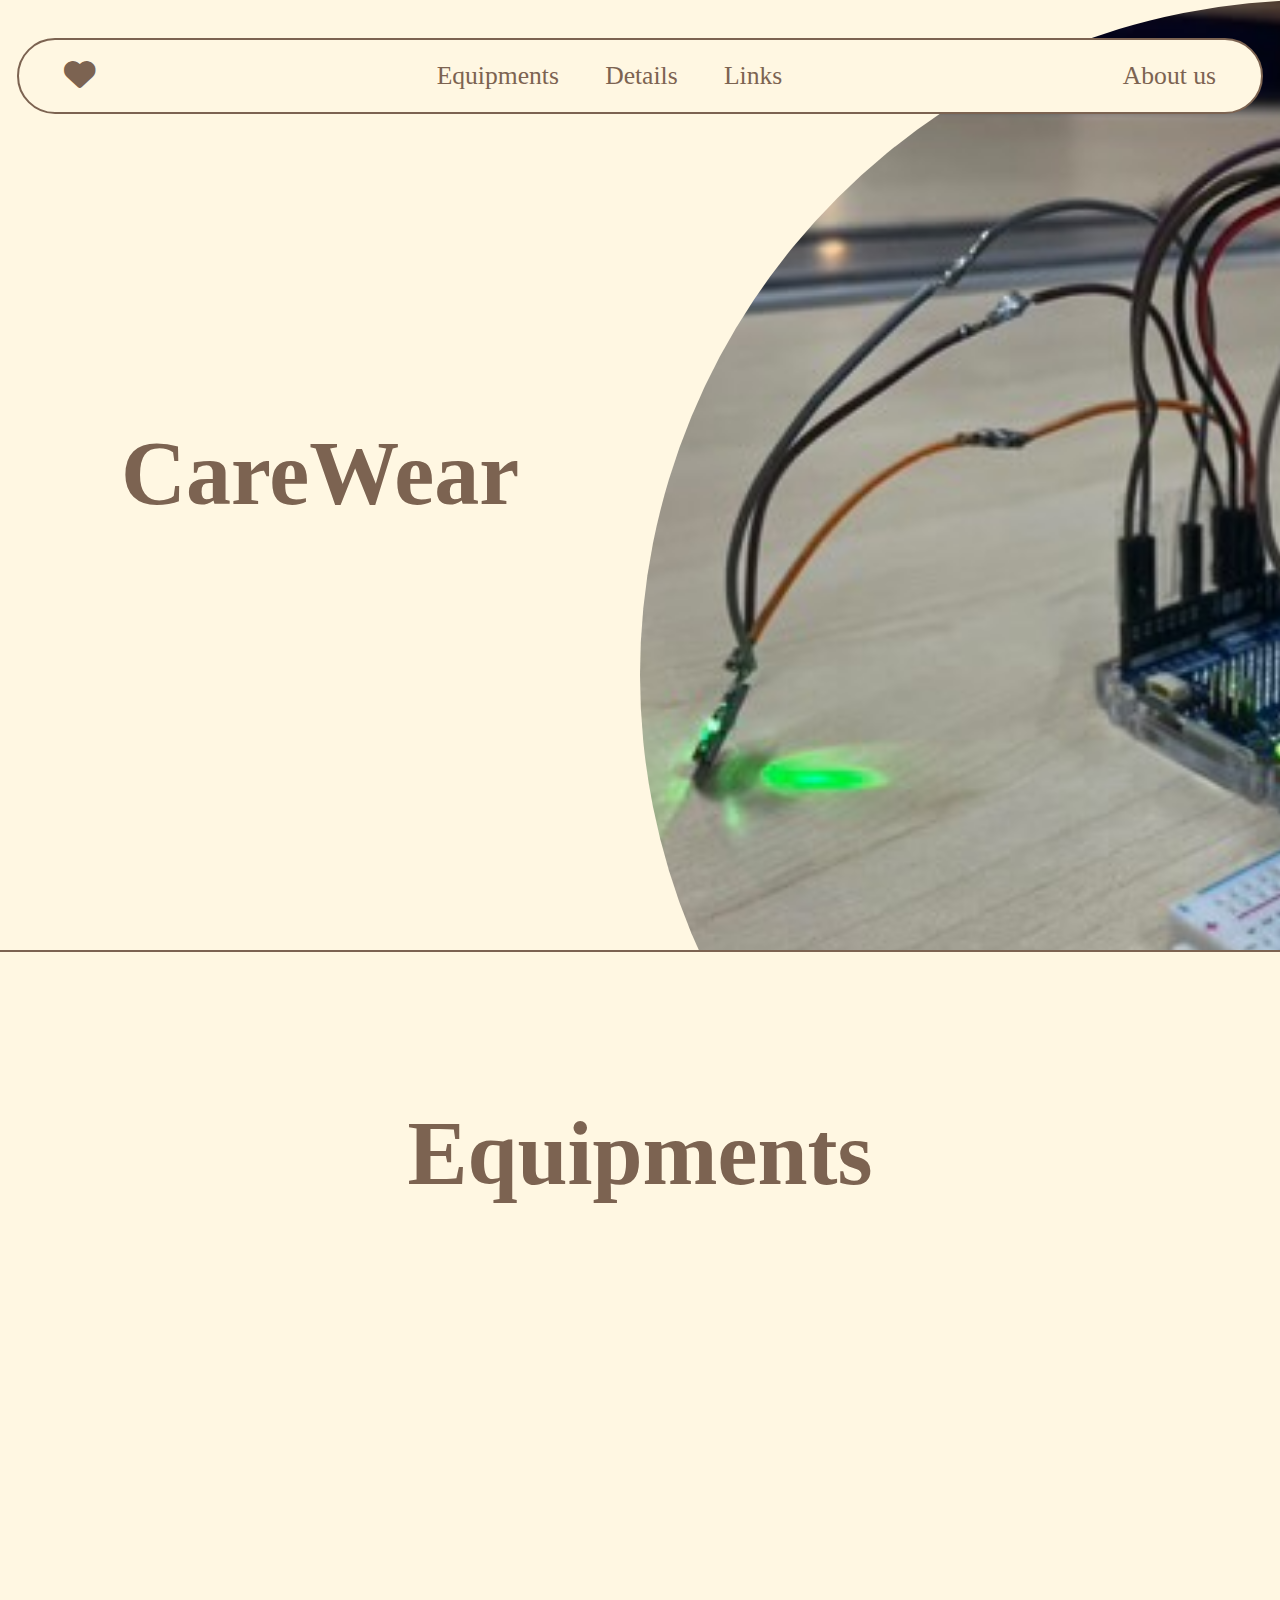
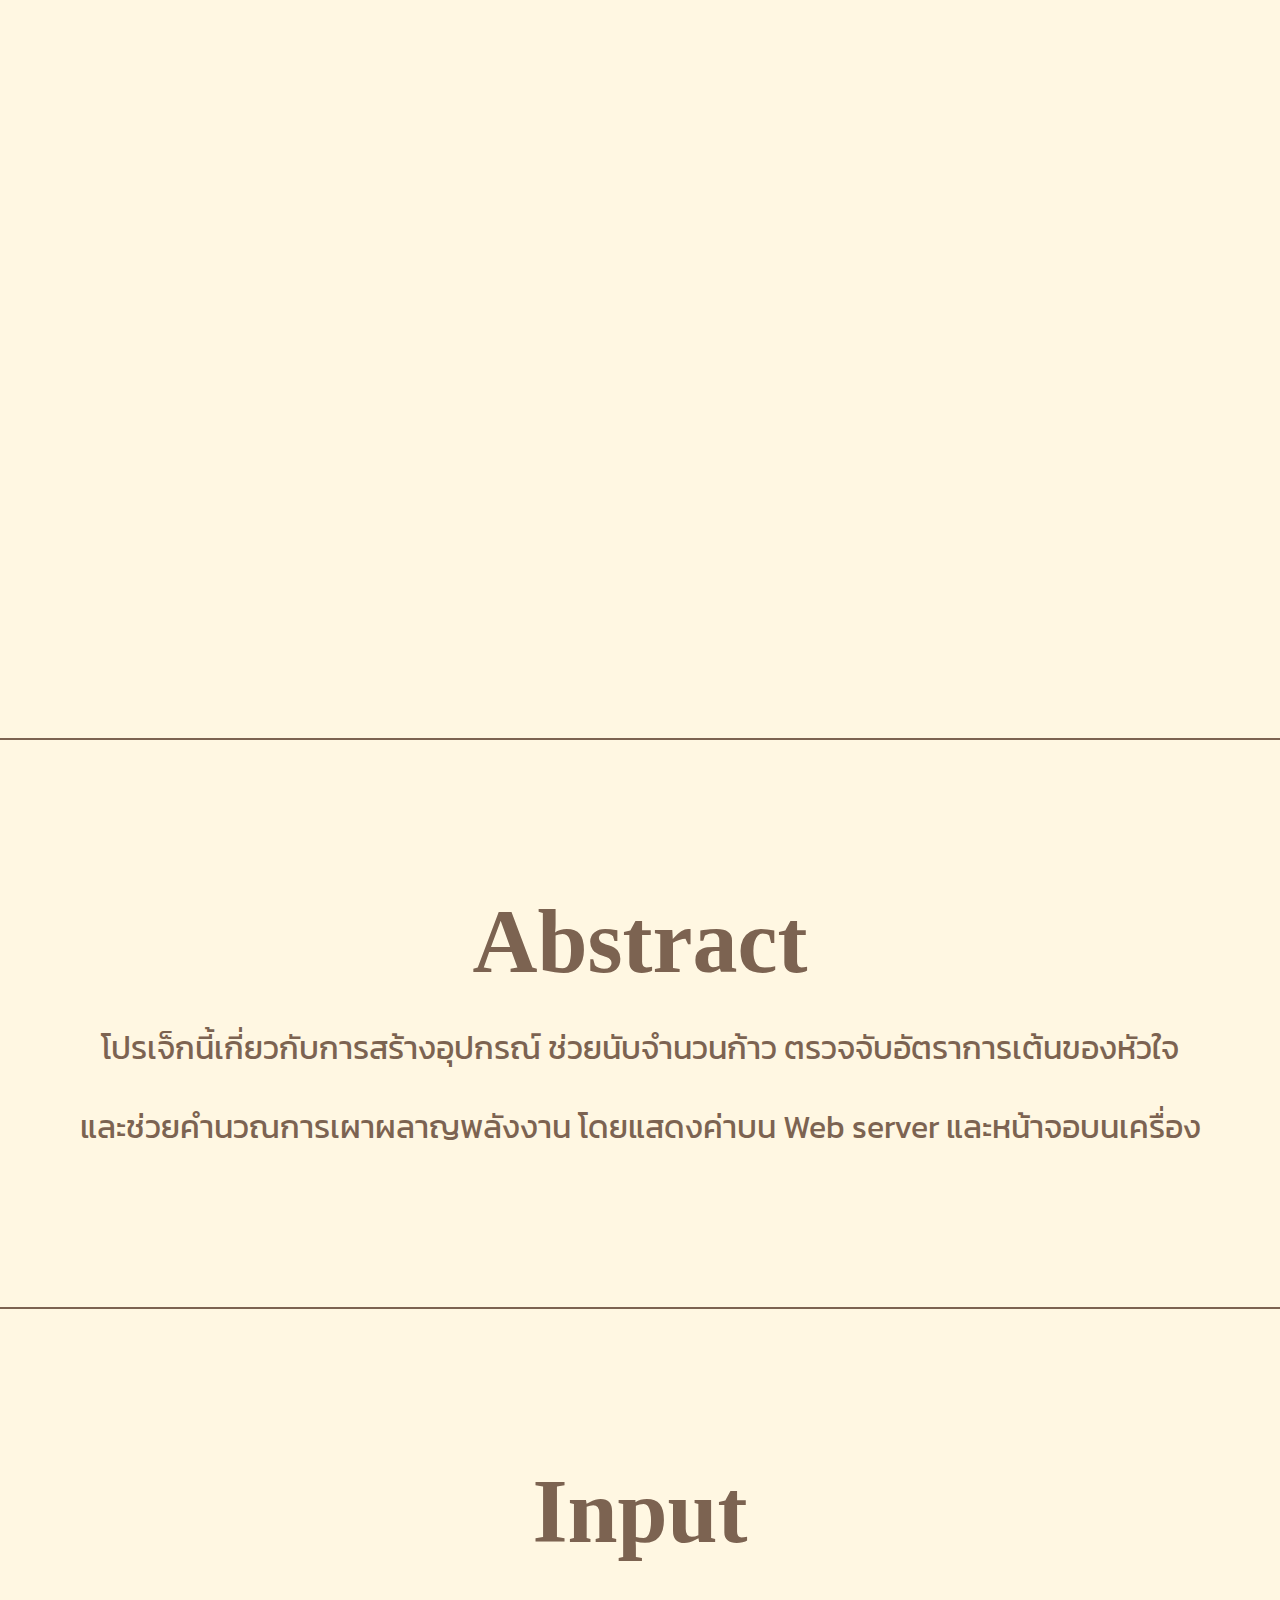
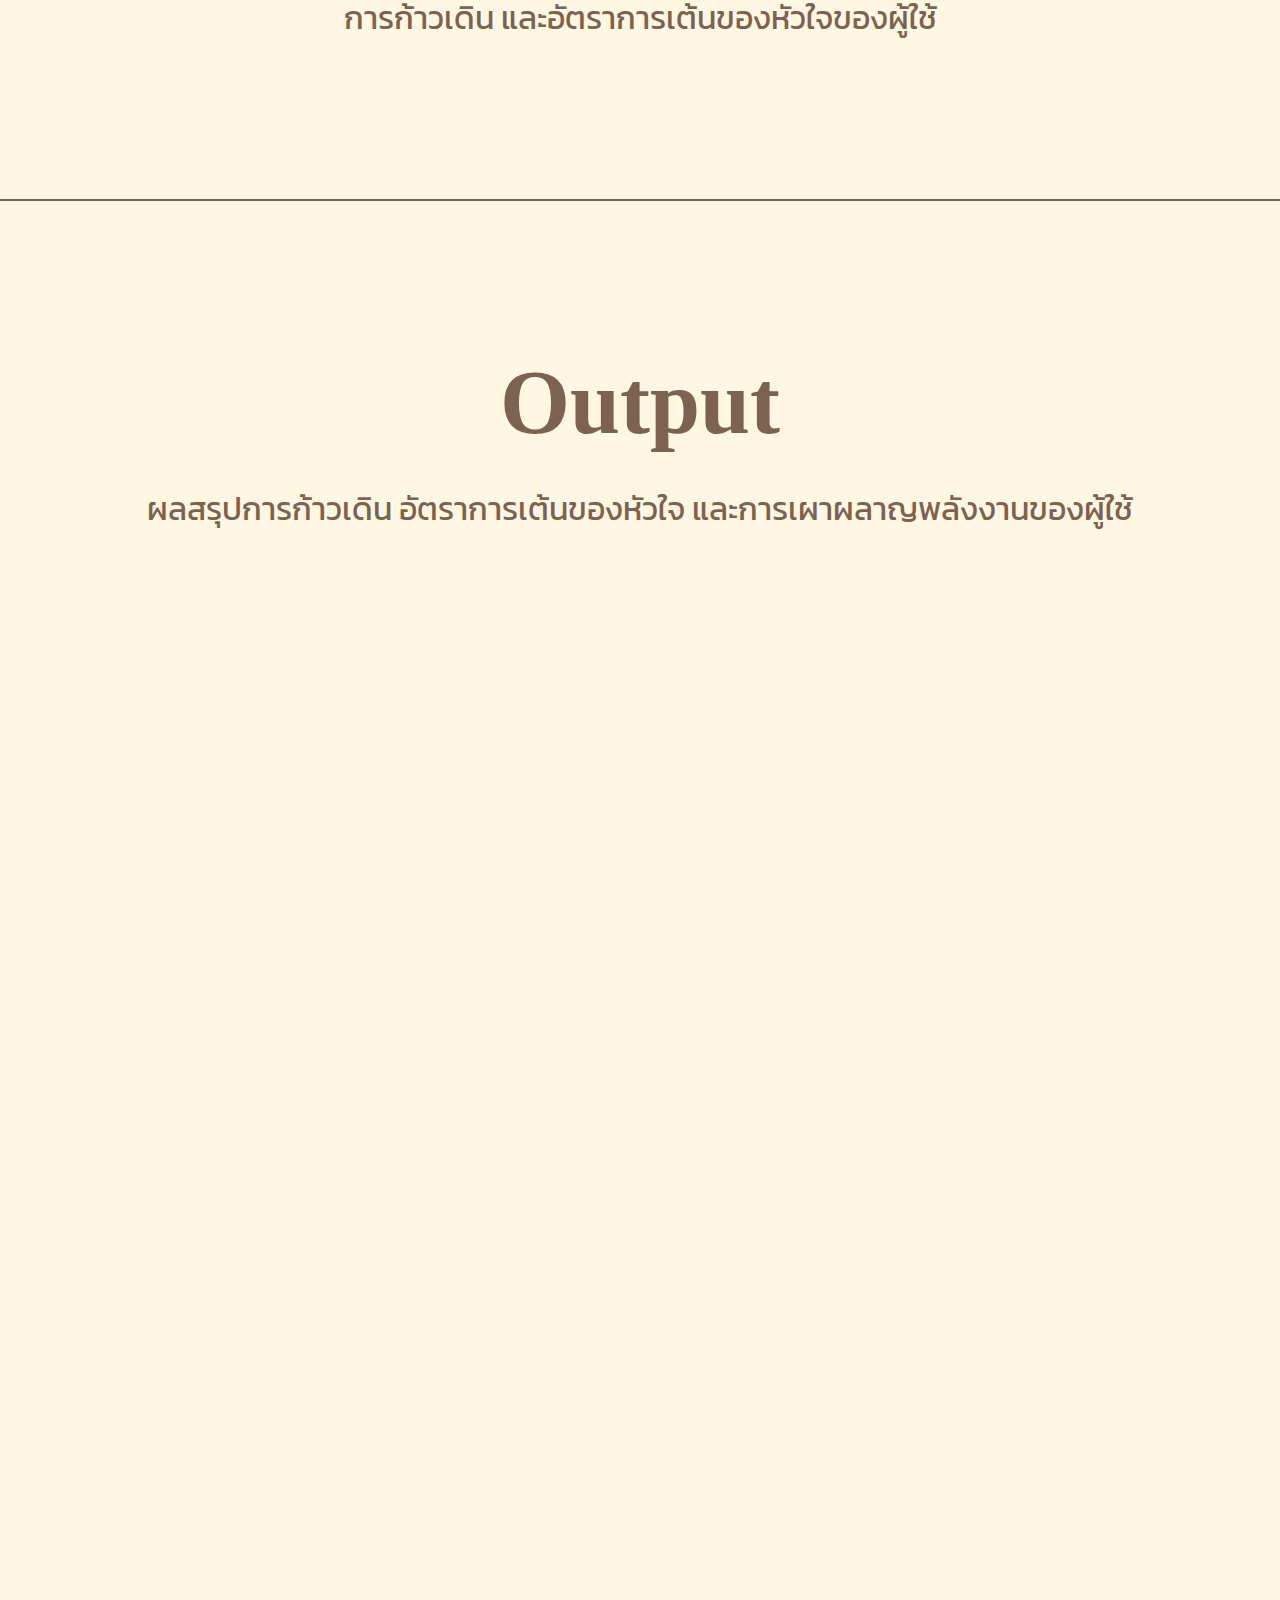
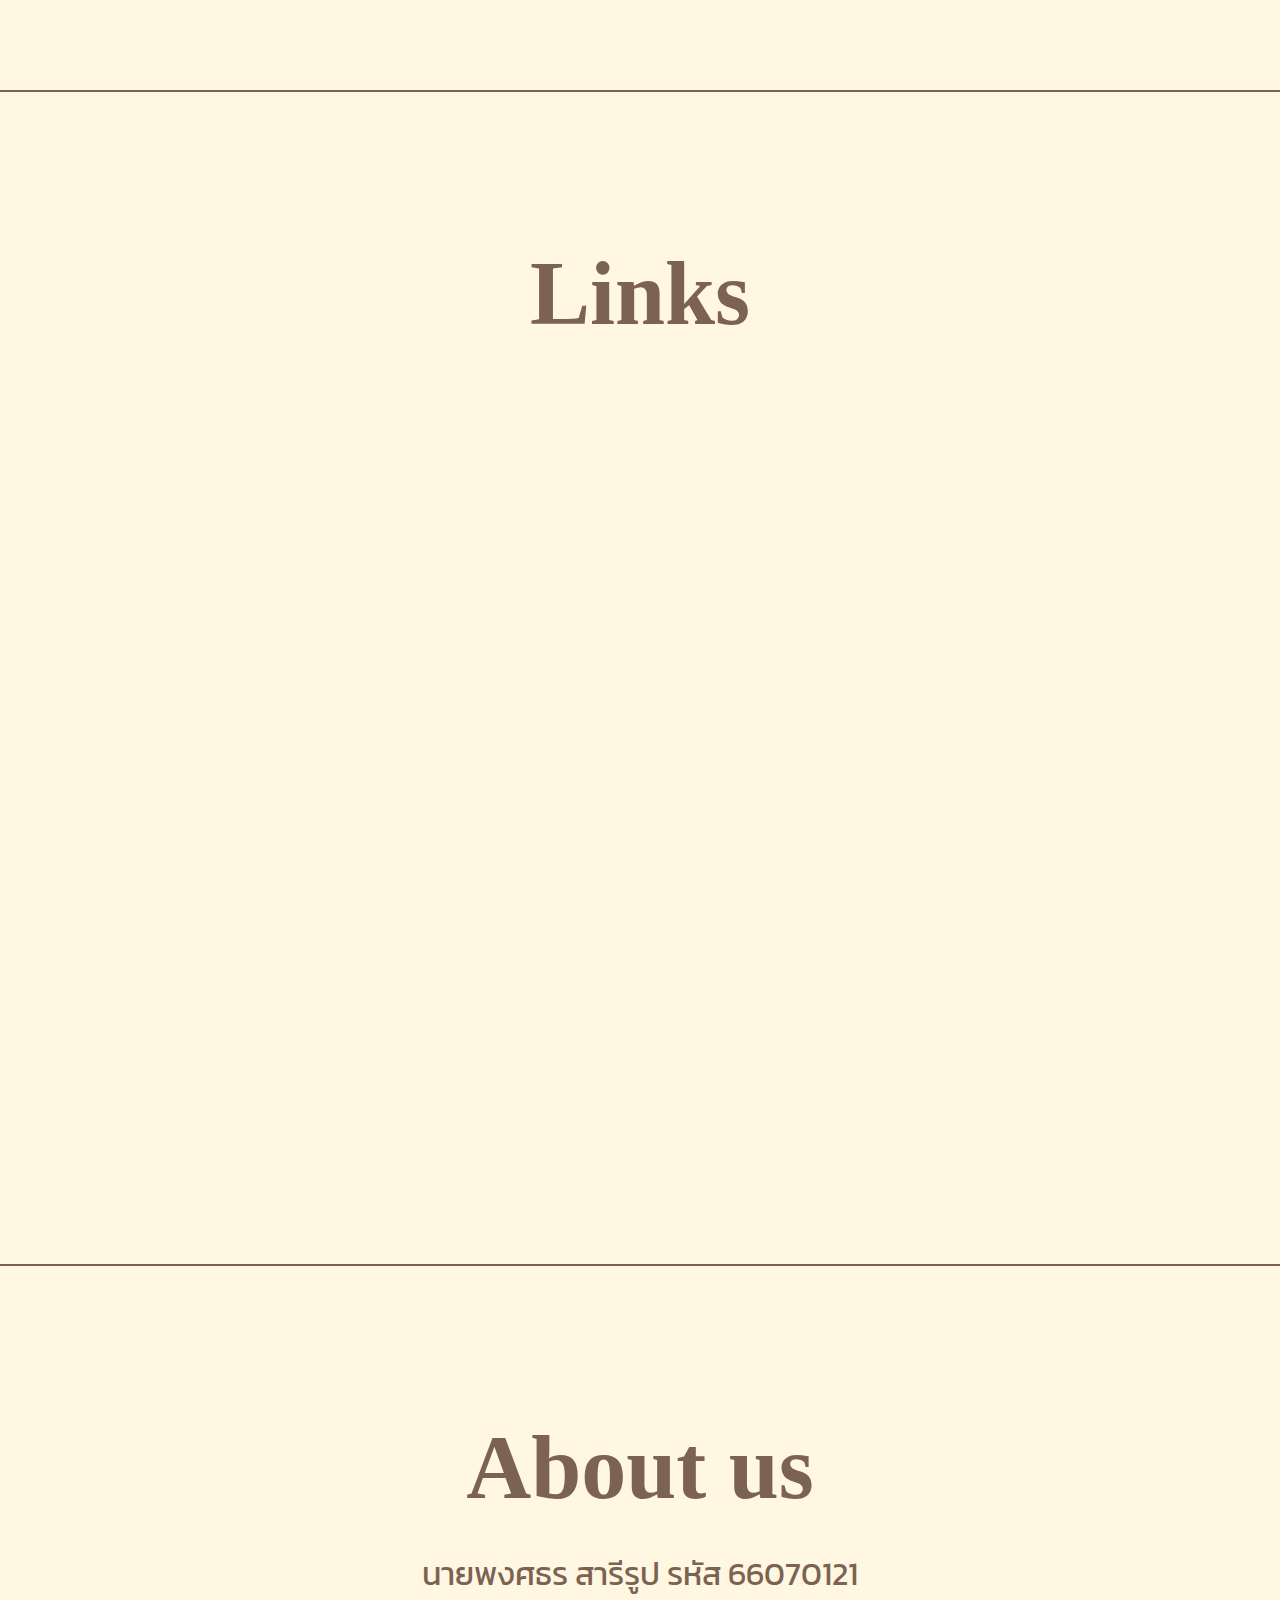
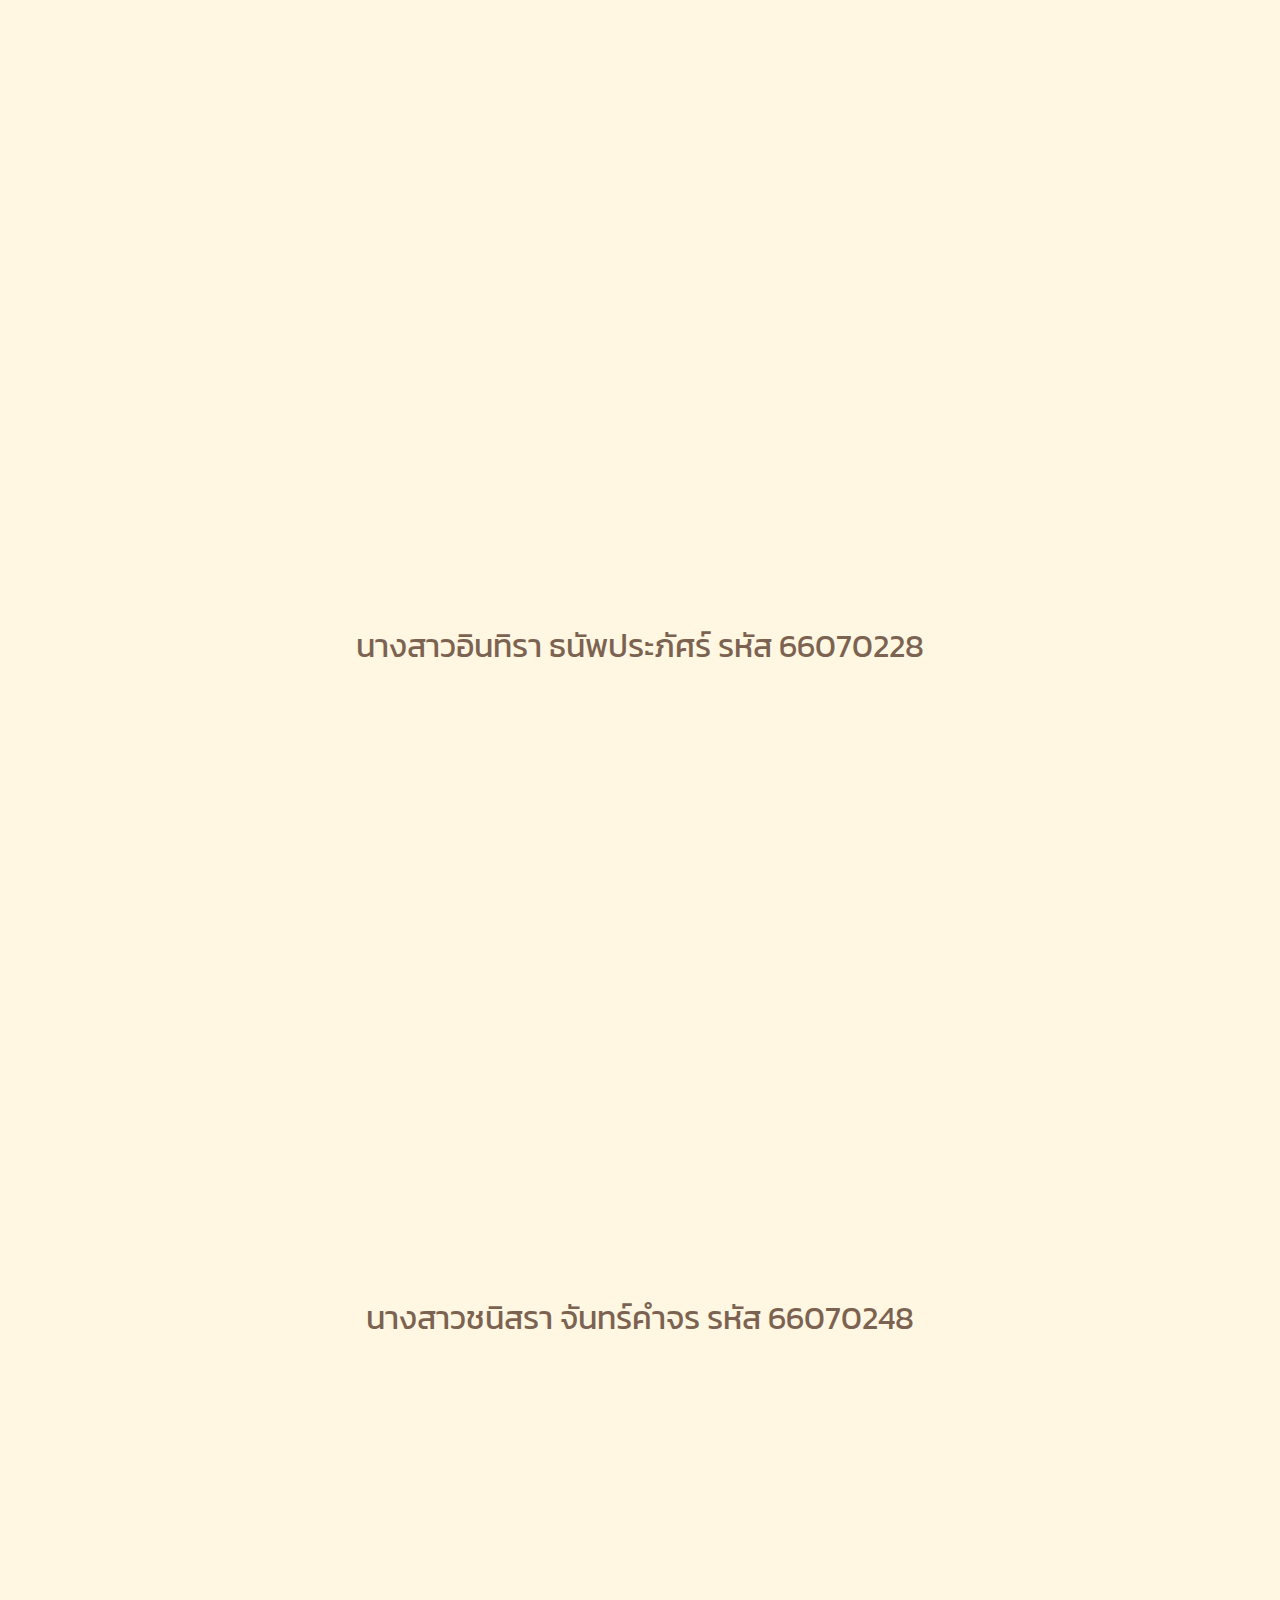
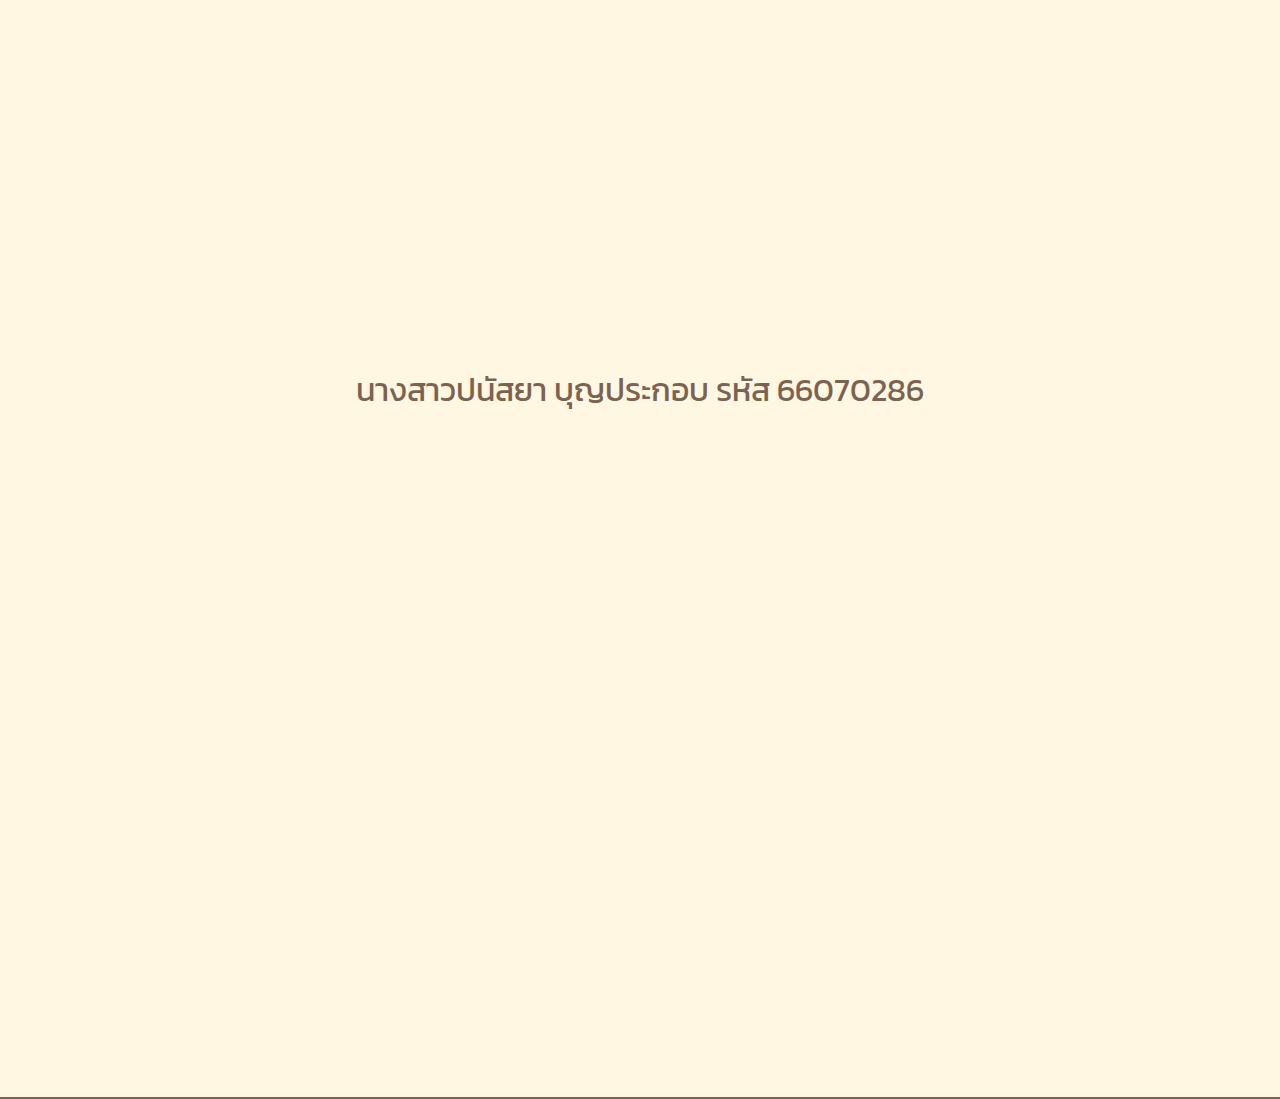
==== commit b3d87097: "Update index.html" ====
--- a/index.html
+++ b/index.html
@@ -10,6 +10,491 @@
     <link href='https://fonts.googleapis.com/css?family=Kanit' rel='stylesheet'>
     <title>Project-CareWear</title>
 </head>
+    <style>
+        *{
+    font-family: "Oduda Bold";
+    font-size: 3.5vh;
+    color: #7C6351;
+    scroll-behavior: smooth;
+}
+body{
+    margin: 0;
+    display: flex;
+    flex-direction: column;
+    height: auto;
+    background-color: #FFF7E2;
+}
+main{
+    height: 100%;
+    overflow-x: hidden;
+    overflow-y: hidden;
+    
+}
+.nav-panel{
+    display: flex;
+    /* padding: 5vh; */
+    height: 8vh;
+    width: 100%;
+    position: fixed;
+    top: 40px;
+    z-index: 1000;
+    justify-content: center;
+    align-items: center;
+}
+.new-nav-panel{
+    display: flex;
+    /* padding: 5vh; */
+    height: 8vh;
+    width: 100%;
+    position: fixed;
+    top: 40px;
+    z-index: 1000;
+    justify-content: center;
+    align-items: center;
+}
+.bg-nav{
+    width: 90%;
+    display: flex;
+    align-items: center;
+    background-color: #FFF7E2;
+    height: 100%;
+    border-radius: 50px;
+    border: solid #7C6351 2px;
+    gap: 6%;
+    padding-left: 5vh;
+    padding-right: 5vh;
+    justify-content: space-between;
+}
+.bg-nav a{
+    font-size: 2vw;
+    text-decoration: none;
+    color: #7C6351;
+    transition: ease-in-out 0.15s;
+    cursor: pointer;
+}
+.bg-nav a:hover{
+    color: #ff85bc;
+}
+.bg-nav a.li-head{
+    margin-bottom: 0.5vh;
+}
+.bg-nav i{
+    transition: ease-in-out 0.15s;
+}
+.bg-nav i:hover{
+    color: #ff85bc;
+}
+.new-nav{
+    width: 95%;
+    color: #7C6351;
+    font-size: 1.5rem;
+    cursor: pointer;
+    position: relative;
+    z-index: 1000;
+    justify-content: end;
+    display: none;
+}
+.more{
+    display: none;
+}
+.nav-button{
+    width: 7vh;
+    height: 7vh;
+    background: none;
+    border: none;
+}
+.new-nav i{
+    cursor: pointer;
+}
+.new-bg-nav{
+    border: solid #7C6351 2px;
+    padding: 2vh;
+    gap: 5px;
+    flex-direction: column;
+    position: absolute;
+    display: none;
+    top: 8vh;
+    left: -7vh;
+    border-radius: 25px;
+    background-color: #FFF7E2;
+    z-index: -1;
+}
+.new-bg-nav a{
+    text-align: center;
+    font-size: 3vh;
+    text-decoration: none;
+    color: #7C6351;
+    transition: ease-in-out 0.15s;
+    cursor: pointer;
+}
+.new-bg-nav.open{
+    max-height: 300px;
+    display: flex;
+}
+.head, .abstract, .equipment,.Input,.Output,.link,.About-us{
+    border-bottom: solid #7C6351 2px;
+}
+.abstract ,.equipment,.Input,.Output,.link,.About-us{
+    padding-bottom: 14vh;
+    padding-top: 10vh;
+}
+.head{
+    padding-bottom: 50px;
+    width: 100%;
+    height: 100vh;
+    display: flex;
+    /* background-color: #FFD7E9; */
+    flex-direction: row;
+    justify-content: flex-start;
+    align-items: center;
+    overflow: hidden;
+}
+.middle{
+    display: flex;
+    justify-content: space-between;
+    width: 30%;
+}
+.frame{
+    width: 100vw;
+    height: 110vh;
+    position: absolute;
+    top: -7vh;
+    left: 0;
+}
+.head-name h1{
+    margin-top: 12vh;
+    color: #7C6351;
+    font-size: 10vh;
+    text-align: center;
+    /* margin: 0; */
+}
+.head-right{
+    width: 50%;
+    height: 100%;
+}
+.head-name{
+    width: 50%;
+}
+.head-img{
+    border-radius: 50%;
+    background-image: url("img/first.jpg");
+    background-size: cover;
+    background-repeat: no-repeat;
+    background-position: center;
+    width: 150vh;
+    height: 150vh;
+}
+.abstract{
+    text-align: center;
+    height: auto;
+}
+.abstract h1{
+    font-size: 10vh;
+    margin-bottom: 0;
+}
+.equipment{
+    display: flex;
+    background-size: cover;
+    background-repeat: no-repeat;
+    flex-direction: column;
+    height: auto;
+    padding-bottom: 8vh;
+}
+.equipment h1{
+    font-size: 10vh;
+    /* margin: 0; */
+    text-align: center;
+}
+.item-list{
+    flex-wrap: wrap;
+    display: flex;
+    flex-direction: row;
+    height: 100%;
+    justify-content: center;
+    gap: 20px;
+    padding-left: 7vh;
+    padding-right: 7vh;
+}
+.big{
+    border-radius: 30px;
+    border: solid #7C6351 2px;
+    background-color: white;
+    width: 35vh;
+    height: 50vh;
+    padding: 2vh;
+}
+.top-e{
+    width: 100%;
+    height: 90%;
+    align-content: center;
+    text-align: center;
+}
+.top-e img{
+    width: 90%;
+}
+.bottom-e{
+    width: 100%;
+    height: 10%;
+    text-align: center;
+}
+.Input{
+    height: auto;
+    border-bottom: solid #7C6351 2px;
+}
+.Input h1{
+    margin-bottom: 0;
+    font-size: 10vh;
+    text-align: center;
+}
+.Input p{
+    text-align: center;
+}
+/* .Input .box{
+    height: 100vh;
+} */
+.Input-deco{
+    left: 0.5vh;
+    width: 100vw;
+    height: 100vh;
+    position: absolute;
+
+}
+.Connect{
+    margin-top: 50vh;
+    height: 120vh;
+}
+.Connect h1{
+    /* margin: 0; */
+    font-size: 10vh;
+    text-align: center;
+}
+.Connect .box{
+    background-color: #FFD7E9;
+    height: 90vh;
+}
+.Output{
+    /* padding-top: 20vh; */
+    display: flex;
+    background-size: cover;
+    background-repeat: no-repeat;
+    flex-direction: column;
+    height: auto;
+}
+.Output h1{
+    margin-bottom: 0;
+    font-size: 10vh;
+    text-align: center;
+}
+.Output p{
+    text-align: center;
+}
+.output-list{
+    flex-wrap: wrap;
+    display: flex;
+    flex-direction: row;
+    height: 100%;
+    justify-content: center;
+    gap: 20px;
+    padding-left: 10vh;
+    padding-right: 10vh;
+}
+.output-list div{
+    border-radius: 30px;
+    background-color: white;
+    width: 100vh;
+    height: 50vh;
+}
+#item1{
+    background-image: url("img/web.png");
+    background-size: cover;
+    background-repeat: no-repeat;
+    background-position: center;
+}
+#item2{
+    background-image: url("img/fis.jpg");
+    background-size: cover;
+    background-repeat: no-repeat;
+    background-position: center;
+}
+.link{
+    display: flex;
+    flex-direction: column;
+    height: auto;
+    /* gap: 4vh; */
+    align-items: center;
+    justify-content: center;
+}
+.link h1{
+    /* margin: 0; */
+    font-size: 10vh;
+}
+.link-list{
+    flex-wrap: wrap;
+    gap: 4vh;
+    width: 90%;
+    display: flex;
+    flex-direction: row;
+    height: 100%;
+    justify-content: center;
+    padding-left: 10vh;
+    padding-right: 10vh;
+}
+.link-list div{
+    display: flex;
+    flex-direction: row;
+    border-radius: 30px;
+    background-color: white;
+    width: 70vh;
+    height: 20vh;
+}
+.link-down{
+    flex-wrap: wrap;
+    height: 100%;
+    gap: 4vh;
+    display: flex;
+    flex-direction: row;
+    justify-content: center;
+}
+.link-down div{
+    display: flex;
+    flex-direction: row;
+    border-radius: 30px;
+    background-color: white;
+    width: 60vh;
+    height: 20vh;
+}
+
+.About-us{
+    /* padding-top: 20vh; */
+    /* gap: 4vh; */
+    display: flex;
+    flex-direction: column;
+    width: 100%;
+    height: auto;
+    align-items: center;
+}
+.About-us h1{
+    font-size: 10vh;
+    margin-bottom: 0;
+}
+.us-list{
+    flex-wrap: wrap;
+    gap: 4vh;
+    display: flex;
+    flex-direction: column;
+    width: 90%;
+    justify-content: center;
+    text-align: center;
+    align-content: center;
+    padding-left: 10vh;
+    padding-right: 10vh;
+}
+.us-list div{
+    display: flex;
+    flex-direction: row;
+    border-radius: 30px;
+    background-color: white;
+    width: 70vh;
+    height: 50vh;
+}
+#max{
+    background-image: url("img/max.jpg");
+    background-size: cover;
+    background-repeat: no-repeat;
+    background-position: center;
+}
+#care{
+    background-image: url("img/care.jpg");
+    background-size: cover;
+    background-repeat: no-repeat;
+    background-position: center;
+}
+#cj{
+    background-image: url("img/cj.jpg");
+    background-size: cover;
+    background-repeat: no-repeat;
+    background-position: center;
+}
+#noeysod{
+    background-image: url("img/neoysod.jpg");
+    background-size: cover;
+    background-repeat: no-repeat;
+    background-position: center;
+}
+@media (max-width: 1000px){
+    .link{
+        height: auto;
+        width: 100%;
+    }
+    .link-up{
+        flex-direction: column;
+        align-items: center;
+    }
+    .link-down{
+        flex-direction: column;
+        align-items: center;
+    }
+    .link-up div{
+        margin: 2vh;
+        width: 90%;
+    }
+    .link-down div{
+        width: 90%;
+        margin: 2vh;
+    }
+    .About-us-box{
+        flex-direction: column;
+    }
+    .About-us-box div{
+        width: 100%;
+    }
+    .nav-panel{
+        height: 6vh;
+        width: 100%;
+        top: 20px;
+        position: fix;
+    }
+    .bg-nav{
+        width: 70%;
+    }
+    .middle{
+        display: none;
+    }
+    .bg-nav a.li-About-us{
+        display: none;
+    }
+    .more{
+        display: block;
+        position: relative;
+    }
+    .head{
+        flex-direction: column;
+        width: 100%;
+        padding-bottom: 0;
+    }
+    .head-name{
+        display: flex;
+        justify-content: center;
+    }
+    .head-right{
+        position: relative;
+        width: 100%;
+        background-image: url("img/first.jpg");
+        background-size: cover;
+        background-repeat: no-repeat;
+        background-position: center;
+    }
+    .head-img{
+        display: none;
+    }
+    /* .bg-nav{
+        display: none;
+    } */
+    /* .new-nav{
+        display:block;
+    } */
+}
+    </style>
 <body>
     <main>
         <section class="nav-panel">
